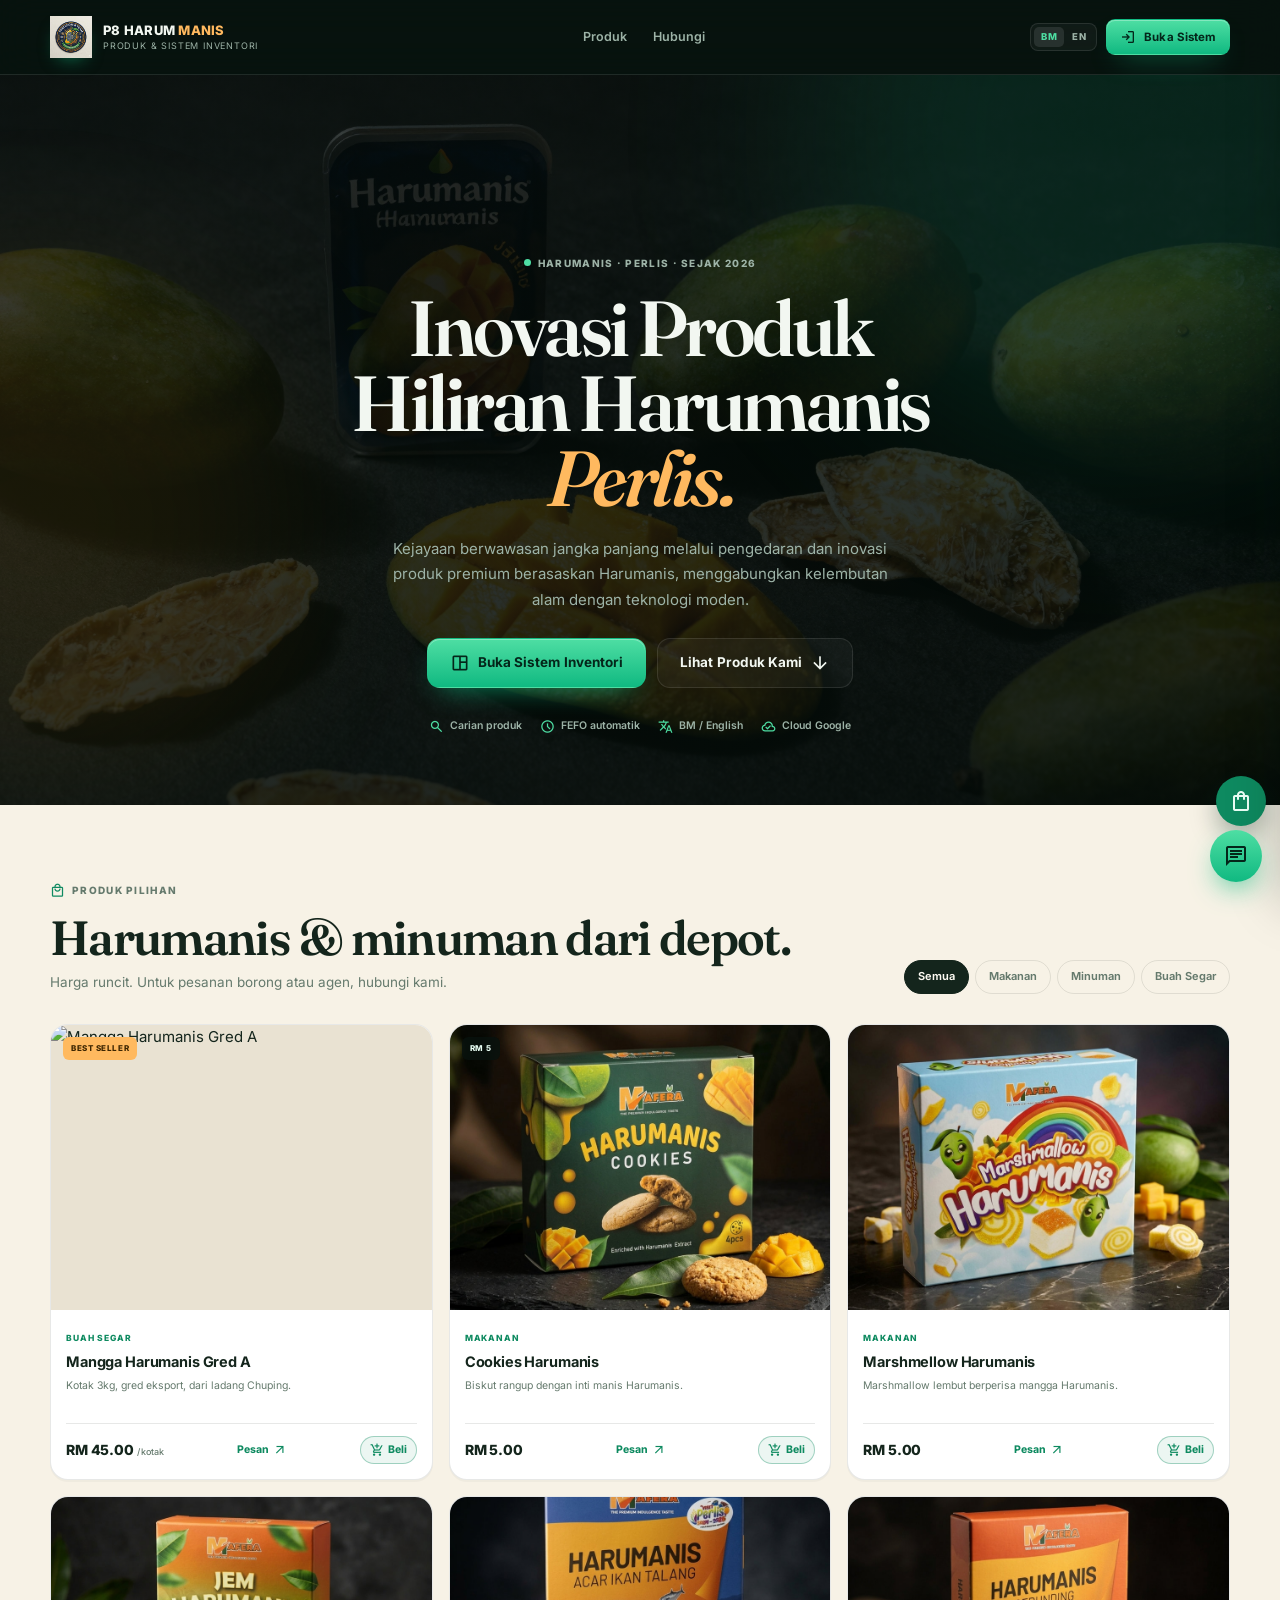
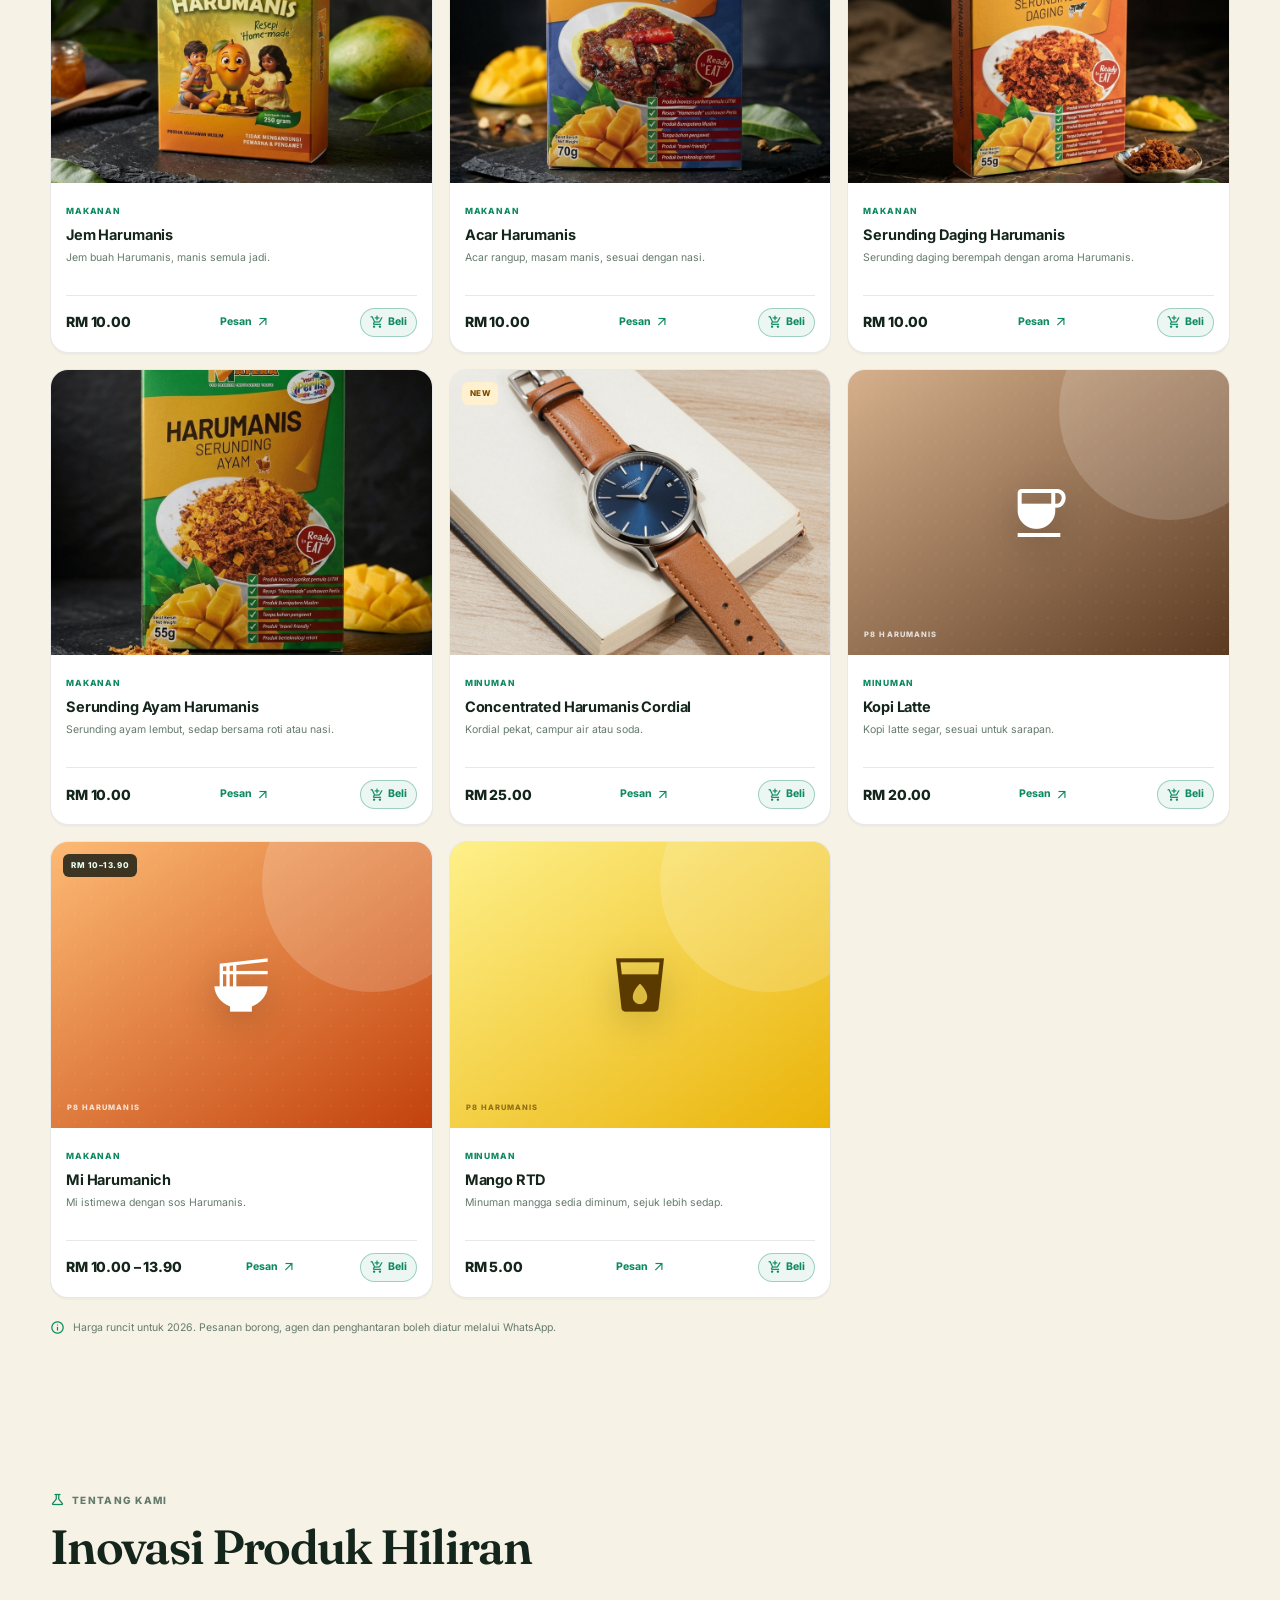
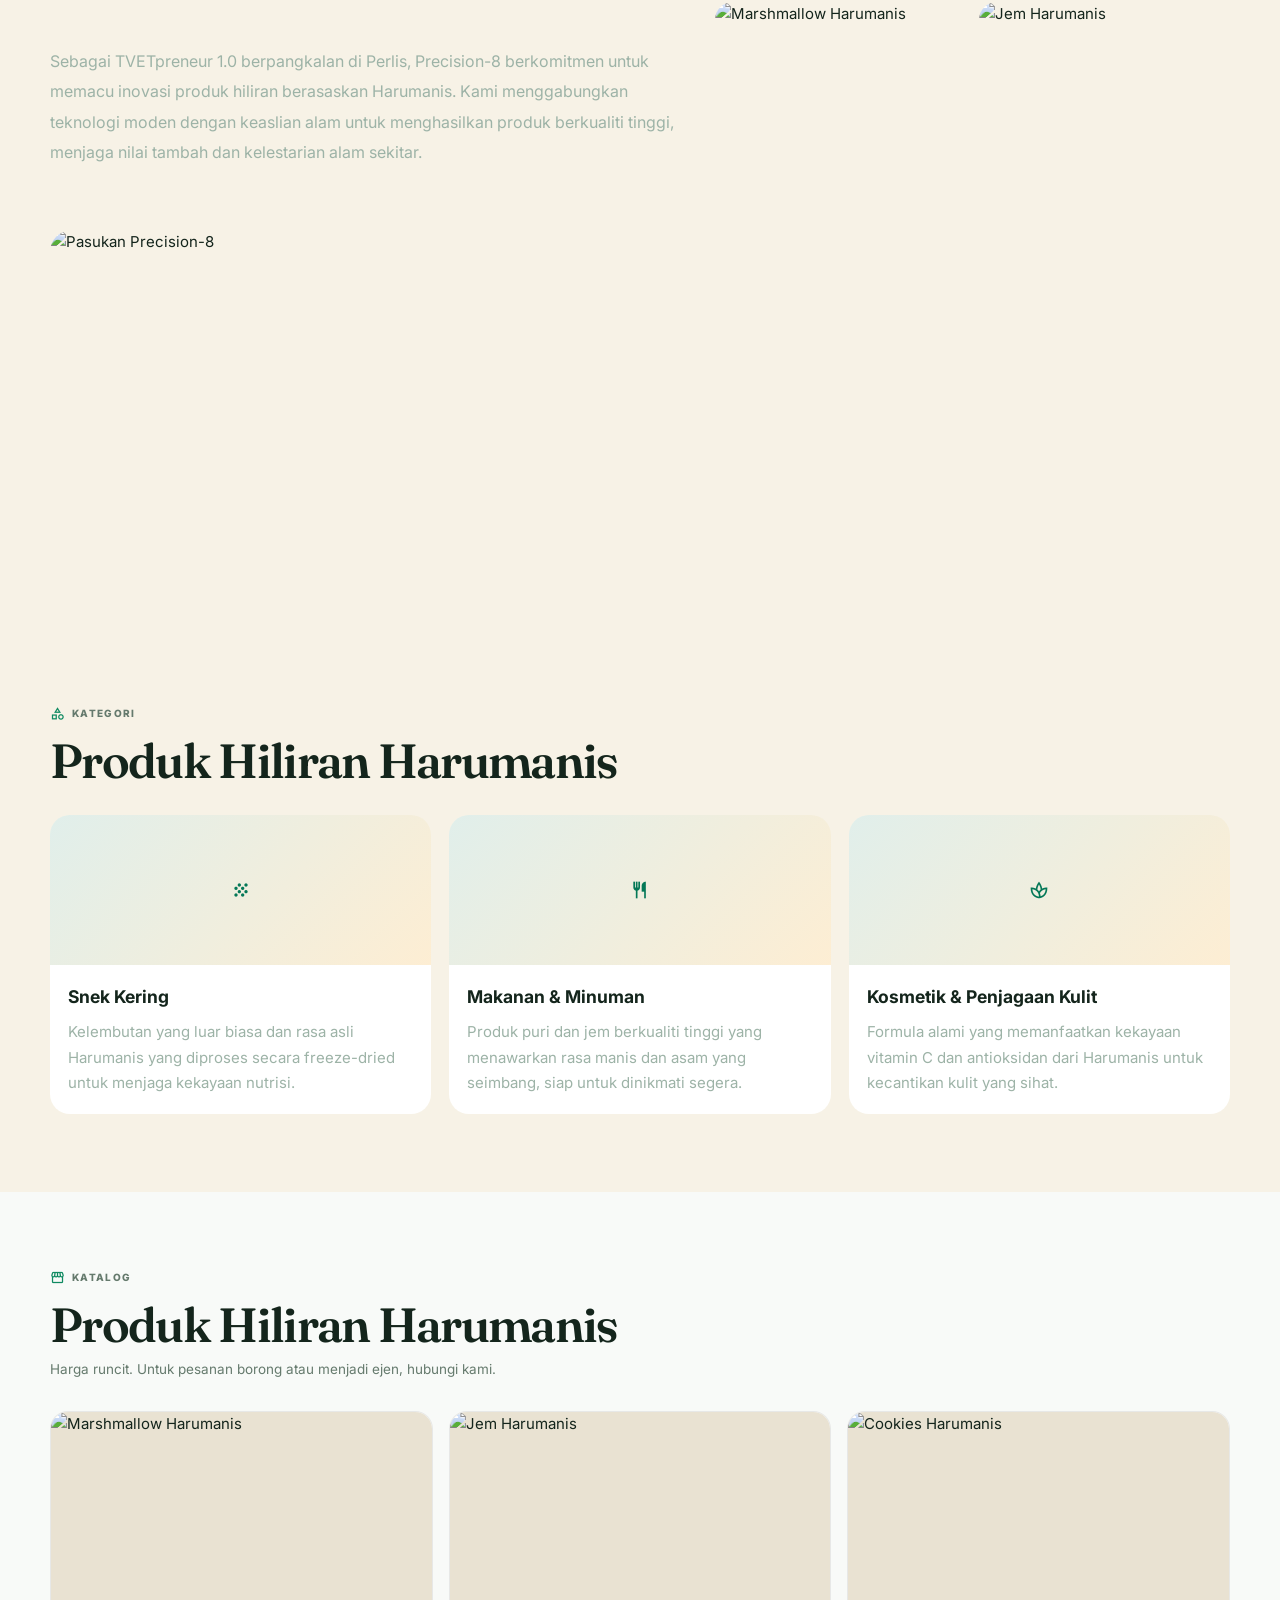
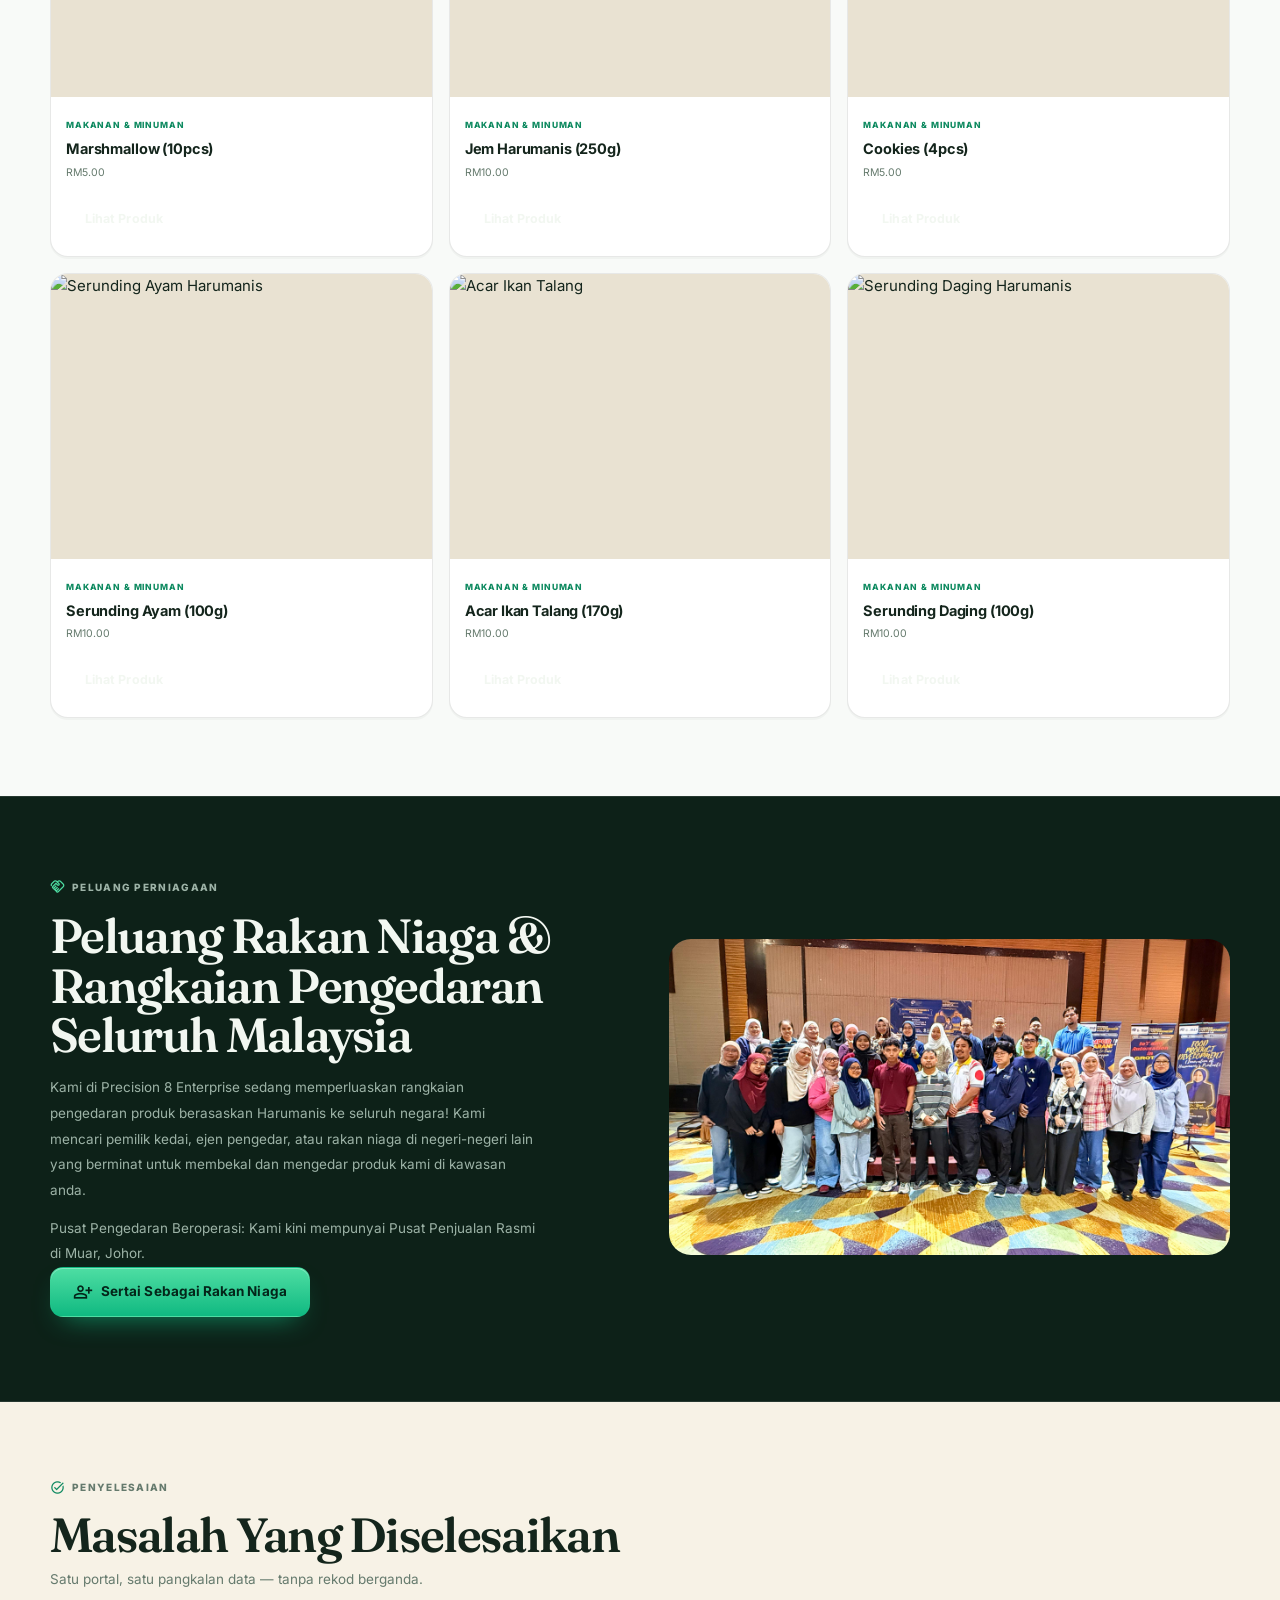
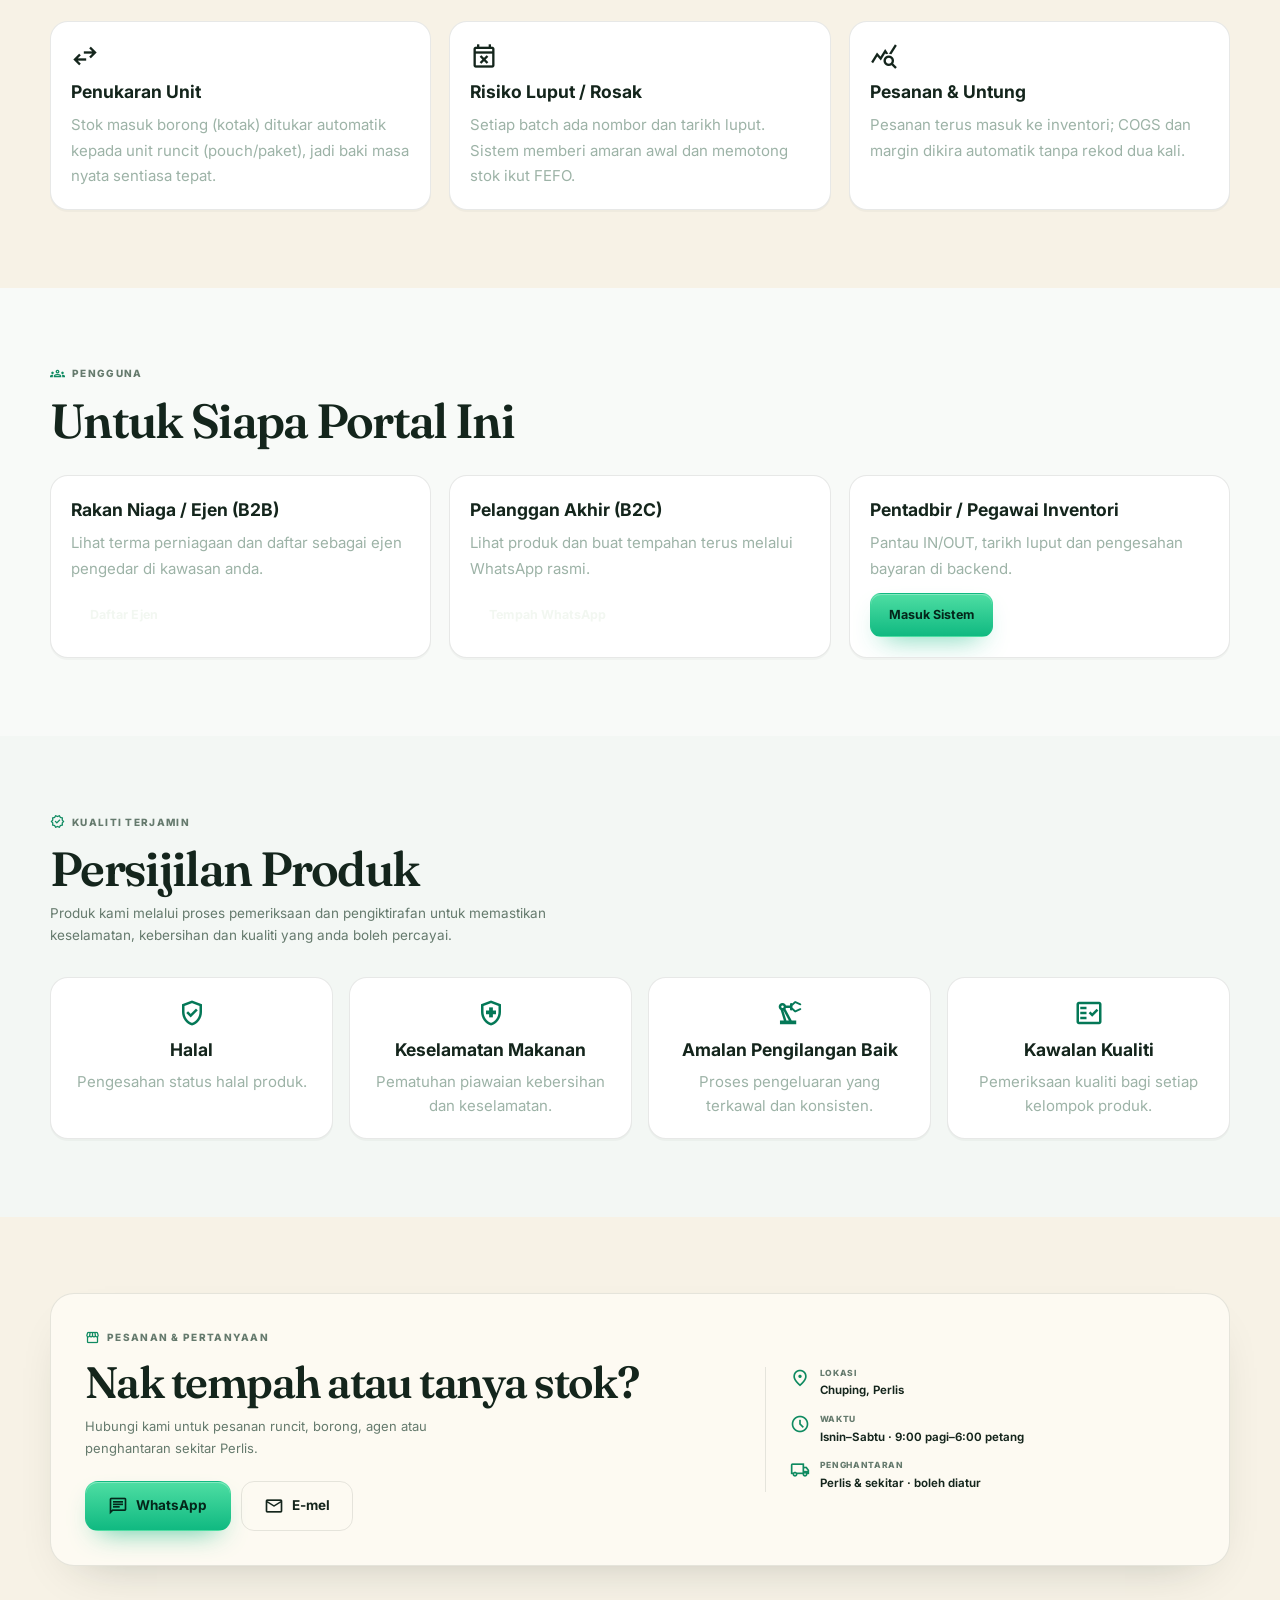
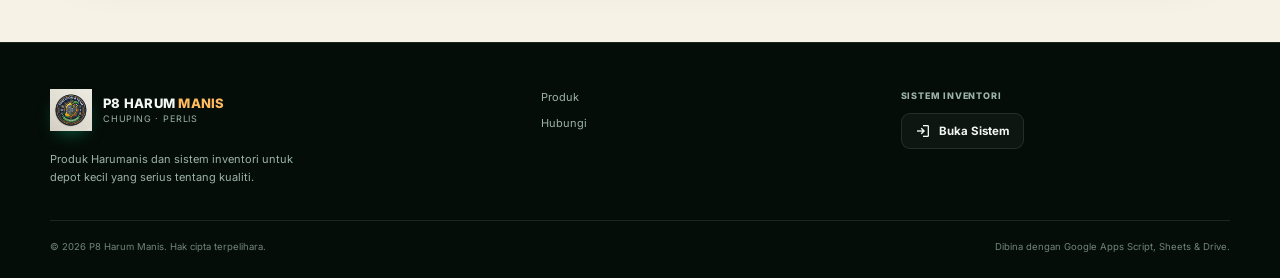
==== index.html @ e6c3e23c "Order API via same-origin proxy; full i18n" ====
﻿<!DOCTYPE html>
<html lang="ms">
<head>
  <meta charset="UTF-8">
  <meta name="viewport" content="width=device-width, initial-scale=1, viewport-fit=cover">
  <meta name="theme-color" content="#08130f">
  <title>Portal E-Dagang &amp; Sistem Inventori | P8 Harum Manis</title>
  <meta name="description" content="Portal E-Dagang &amp; Sistem Pengurusan Inventori P8 Harum Manis — profil perniagaan, katalog produk, pendaftaran rakan niaga dan sistem inventori bersepadu (stok, batch FEFO, tarikh luput, COGS dan untung bersih).">
  <meta name="keywords" content="Harumanis, P8 Harum Manis, Perlis, mangga Harumanis, inventori, FEFO, serunding, acar, jem, kordial, Kopi Latte, Mi Harumanich">
  <meta name="robots" content="index, follow">
  <link rel="canonical" href="https://p8-harum-manis.vercel.app/">
  <link rel="icon" href="assets/logo.jpg" type="image/jpeg">
  <link rel="manifest" href="manifest.webmanifest">

  <meta property="og:type" content="website">
  <meta property="og:site_name" content="P8 Harum Manis">
  <meta property="og:title" content="P8 Harum Manis — Produk & Sistem Inventori">
  <meta property="og:description" content="Harumanis segar, makanan & minuman dari Perlis. Satu platform untuk stok, pesanan dan untung bersih.">
  <meta property="og:url" content="https://p8-harum-manis.vercel.app/">
  <meta property="og:image" content="https://p8-harum-manis.vercel.app/assets/og-cover.png">
  <meta name="twitter:card" content="summary_large_image">
  <meta name="twitter:title" content="P8 Harum Manis — Produk & Sistem Inventori">
  <meta name="twitter:description" content="Harumanis segar, makanan & minuman dari Perlis. Stok FEFO, scan barcode, untung bersih.">
  <meta name="twitter:image" content="https://p8-harum-manis.vercel.app/assets/og-cover.png">

  <link rel="preconnect" href="https://fonts.googleapis.com">
  <link rel="preconnect" href="https://fonts.gstatic.com" crossorigin>
  <link href="https://fonts.googleapis.com/css2?family=Fraunces:opsz,wght@9..144,500;9..144,600;9..144,700&family=Inter:wght@300;400;500;600;700;800&display=swap" rel="stylesheet">
  <link href="https://fonts.googleapis.com/css2?family=Material+Symbols+Outlined:opsz,wght,FILL,GRAD@20..48,100..700,0..1,-50..200&display=swap" rel="stylesheet">
  <link rel="stylesheet" href="styles.css?v=20261114m">
  <script>document.documentElement.classList.add('js');</script>

  <script type="application/ld+json">
  {
    "@context": "https://schema.org",
    "@type": "Organization",
    "name": "P8 Harum Manis",
    "url": "https://p8-harum-manis.netlify.app/",
    "description": "Produk Harumanis, makanan, minuman dan sistem inventori depot di Chuping, Perlis.",
    "address": {
      "@type": "PostalAddress",
      "addressLocality": "Chuping",
      "addressRegion": "Perlis",
      "addressCountry": "MY"
    },
    "areaServed": "Perlis, Malaysia",
    "knowsAbout": ["Harumanis", "inventory management", "FEFO", "food and beverage"]
  }
  </script>
</head>
<body>

<a class="skip-link" href="#main">Langkau ke kandungan</a>

<header class="site-header" id="top">
  <div class="container nav-wrap">
    <a class="brand" href="#top" aria-label="P8 Harum Manis">
      <span class="brand-mark" aria-hidden="true"><img src="assets/logo.jpg" alt="Precision-8" style="width:100%;height:100%;object-fit:cover"></span>
      <span class="brand-copy">
        <strong>P8 HARUM <em>MANIS</em></strong>
        <small data-i18n="brand.tagline">Produk & Sistem Inventori</small>
      </span>
    </a>

    <nav class="nav-links" aria-label="Navigasi utama">
      <a href="#produk" data-i18n="nav.products">Produk</a>
      <a href="#kelebihan" data-i18n="nav.why">Kelebihan</a>
      <a href="#sistem" data-i18n="nav.system">Sistem</a>
      <a href="#hubungi" data-i18n="nav.contact">Hubungi</a>
    </nav>

    <div class="nav-actions">
      <div class="lang-switch" role="group" aria-label="Bahasa">
        <button type="button" class="lang-btn active" data-lang="ms">BM</button>
        <button type="button" class="lang-btn" data-lang="en">EN</button>
      </div>
      <a class="btn btn-primary btn-sm app-link" href="https://script.google.com/macros/s/AKfycbxNF5gpJyvnTslfvRBGBKiGKA8OogheisbU1IbzvhqoL1mfwuQgTCD-mYlQFZNENXkh/exec" target="_blank" rel="noopener">
        <span class="ms" aria-hidden="true">login</span>
        <span data-i18n="nav.openApp">Buka Sistem</span>
      </a>
      <button class="menu-btn" type="button" id="menuBtn" aria-label="Buka menu" aria-expanded="false">
        <span class="ms" aria-hidden="true">menu</span>
      </button>
    </div>
  </div>

  <div class="mobile-menu" id="mobileMenu">
    <a href="#produk" data-i18n="nav.products">Produk</a>
    <a href="#kelebihan" data-i18n="nav.why">Kelebihan</a>
    <a href="#sistem" data-i18n="nav.system">Sistem</a>
    <a href="#hubungi" data-i18n="nav.contact">Hubungi</a>
    <a class="btn btn-primary" href="https://script.google.com/macros/s/AKfycbxNF5gpJyvnTslfvRBGBKiGKA8OogheisbU1IbzvhqoL1mfwuQgTCD-mYlQFZNENXkh/exec" target="_blank" rel="noopener"><span class="ms" aria-hidden="true">login</span> <span data-i18n="nav.openApp">Buka Sistem</span></a>
  </div>
</header>

<main id="main">

  <!-- HERO -->
  <section class="hero">
    <div class="hero-glow hero-glow-a"></div>
    <div class="hero-glow hero-glow-b"></div>
    <div class="container hero-grid">
      <div class="hero-copy">
        <div class="eyebrow reveal">
          <span class="live-dot"></span>
          <span data-i18n="hero.eyebrow">PORTAL E-DAGANG · SISTEM INVENTORI · PERLIS</span>
        </div>
        <h1 class="reveal">
          <span data-i18n="hero.title1">Inovasi Produk</span><br>
          <span data-i18n="hero.title2">Hiliran Harumanis</span><br>
          <em data-i18n="hero.title3">Perlis.</em>
        </h1>
        <p class="hero-sub reveal" data-i18n="hero.sub">
          Kejayaan berwawasan jangka panjang melalui pengedaran dan inovasi produk premium
          berasaskan Harumanis, menggabungkan kelembutan alam dengan teknologi moden.
        </p>
        <div class="hero-actions reveal">
          <a class="btn btn-primary btn-lg app-link" href="https://script.google.com/macros/s/AKfycbxNF5gpJyvnTslfvRBGBKiGKA8OogheisbU1IbzvhqoL1mfwuQgTCD-mYlQFZNENXkh/exec" target="_blank" rel="noopener">
            <span class="ms" aria-hidden="true">space_dashboard</span>
            <span data-i18n="hero.cta1">Buka Sistem Inventori</span>
          </a>
          <a class="btn btn-ghost btn-lg" href="#produk">
            <span data-i18n="hero.cta2">Lihat Produk Kami</span>
            <span class="ms" aria-hidden="true">arrow_downward</span>
          </a>
        </div>
        <ul class="trust-list reveal">
          <li><span class="ms" aria-hidden="true">search</span> <span data-i18n="hero.trust1">Carian produk</span></li>
          <li><span class="ms" aria-hidden="true">schedule</span> <span data-i18n="hero.trust2">FEFO automatik</span></li>
          <li><span class="ms" aria-hidden="true">translate</span> <span data-i18n="hero.trust3">BM / English</span></li>
          <li><span class="ms" aria-hidden="true">cloud_done</span> <span data-i18n="hero.trust4">Cloud Google</span></li>
        </ul>
      </div>

      <div class="hero-visual reveal">
        <div class="hero-photo">
          <img src="https://images.unsplash.com/photo-1553279768-865429fa0078?auto=format&fit=crop&w=1100&q=80"
               alt="Mangga Harumanis segar dari Perlis" fetchpriority="high">
          <div class="photo-overlay"></div>
          <span class="photo-badge"><span class="ms" aria-hidden="true">verified</span> <span data-i18n="hero.badge">HARUMANIS ASLI</span></span>
        </div>

        <div class="float-card float-stock">
          <span class="float-icon"><span class="ms" aria-hidden="true">inventory_2</span></span>
          <div><small data-i18n="hero.float1">Stok fizikal</small><strong>1,420 <span>unit</span></strong></div>
          <span class="spark up">+12%</span>
        </div>

        <div class="float-card float-fefo">
          <span class="float-icon amber"><span class="ms" aria-hidden="true">schedule</span></span>
          <div><small data-i18n="hero.float2">Batch terdekat</small><strong>18 <span data-i18n="hero.days">hari</span></strong></div>
          <span class="badge-fefo">FEFO</span>
        </div>

        <div class="float-card float-profit">
          <span class="float-icon"><span class="ms" aria-hidden="true">trending_up</span></span>
          <div><small data-i18n="hero.float3">Untung bersih</small><strong>RM 23,712.50</strong></div>
        </div>
      </div>
    </div>

    <div class="container stats-strip reveal">
      <div><strong>20+</strong><span data-i18n="stats.sku">SKU aktif</span></div>
      <div><strong>6</strong><span data-i18n="stats.months">bulan data</span></div>
      <div><strong>2</strong><span data-i18n="stats.lang">bahasa</span></div>
      <div><strong>100%</strong><span data-i18n="stats.cloud">cloud</span></div>
    </div>
  </section>

  <!-- PRODUCTS -->
  <section class="products-section" id="produk">
    <div class="container">
      <div class="section-head reveal">
        <div>
          <div class="eyebrow dark"><span class="ms" aria-hidden="true">local_mall</span> <span data-i18n="products.eyebrow">PRODUK PILIHAN</span></div>
          <h2 data-i18n="products.title">Harumanis & minuman dari depot.</h2>
          <p data-i18n="products.sub">Harga runcit. Untuk pesanan borong atau agen, hubungi kami.</p>
        </div>
        <div class="filter-chips" role="group" aria-label="Tapis produk">
          <button class="chip active" data-filter="all" type="button" data-i18n="products.all">Semua</button>
          <button class="chip" data-filter="makanan" type="button" data-i18n="products.food">Makanan</button>
          <button class="chip" data-filter="minuman" type="button" data-i18n="products.drink">Minuman</button>
          <button class="chip" data-filter="buah" type="button" data-i18n="products.fruit">Buah Segar</button>
        </div>
      </div>

      <div class="product-grid" id="productGrid">

        <article class="product-card reveal" data-cat="buah" data-sku="HARU-MNG-01">
          <div class="product-media">
            <img src="https://images.unsplash.com/photo-1553279768-865429fa0078?auto=format&fit=crop&w=700&q=75" alt="Mangga Harumanis Gred A" loading="lazy">
            <span class="product-badge best">BEST SELLER</span>
          </div>
          <div class="product-body">
            <span class="product-cat" data-i18n="cat.fruit">Buah Segar</span>
            <h3>Mangga Harumanis Gred A</h3>
            <p data-ms="Kotak 3kg, gred eksport, dari ladang Chuping." data-en="3kg box, export grade, from Chuping farms.">Kotak 3kg, gred eksport, dari ladang Chuping.</p>
            <div class="product-foot">
              <span class="price">RM 45.00 <small>/ kotak</small></span>
              <button class="product-link js-order" data-product="Mangga Harumanis Gred A" type="button"><span data-i18n="products.order">Pesan</span> <span class="ms" aria-hidden="true">arrow_outward</span></button>
            </div>
          </div>
        </article>

        <article class="product-card reveal" data-cat="makanan" data-sku="PRE-MB-03">
          <div class="product-media">
            <img src="assets/products/cookies-harumanis.jpg" alt="Produk Harumanis" loading="lazy">
            <span class="product-badge">RM 5</span>
          </div>
          <div class="product-body">
            <span class="product-cat" data-i18n="cat.food">Makanan</span>
            <h3>Cookies Harumanis</h3>
            <p data-ms="Biskut rangup dengan inti manis Harumanis." data-en="Crisp cookies with a sweet Harumanis filling.">Biskut rangup dengan inti manis Harumanis.</p>
            <div class="product-foot">
              <span class="price">RM 5.00</span>
              <button class="product-link js-order" data-product="Cookies Harumanis" type="button"><span data-i18n="products.order">Pesan</span> <span class="ms" aria-hidden="true">arrow_outward</span></button>
            </div>
          </div>
        </article>

        <article class="product-card reveal" data-cat="makanan" data-sku="PRE-MB-01">
          <div class="product-media">
            <img src="assets/products/marshmallow-harumanis.jpg" alt="Produk Harumanis" loading="lazy">
          </div>
          <div class="product-body">
            <span class="product-cat" data-i18n="cat.food">Makanan</span>
            <h3>Marshmellow Harumanis</h3>
            <p data-ms="Marshmallow lembut berperisa mangga Harumanis." data-en="Soft marshmallow with Harumanis mango flavour.">Marshmallow lembut berperisa mangga Harumanis.</p>
            <div class="product-foot">
              <span class="price">RM 5.00</span>
              <button class="product-link js-order" data-product="Marshmellow Harumanis" type="button"><span data-i18n="products.order">Pesan</span> <span class="ms" aria-hidden="true">arrow_outward</span></button>
            </div>
          </div>
        </article>

        <article class="product-card reveal" data-cat="makanan" data-sku="PRE-MB-02">
          <div class="product-media">
            <img src="assets/products/jem-harumanis.jpg" alt="Produk Harumanis" loading="lazy">
          </div>
          <div class="product-body">
            <span class="product-cat" data-i18n="cat.food">Makanan</span>
            <h3>Jem Harumanis</h3>
            <p data-ms="Jem buah Harumanis, manis semula jadi." data-en="Harumanis fruit jam with natural sweetness.">Jem buah Harumanis, manis semula jadi.</p>
            <div class="product-foot">
              <span class="price">RM 10.00</span>
              <button class="product-link js-order" data-product="Jem Harumanis" type="button"><span data-i18n="products.order">Pesan</span> <span class="ms" aria-hidden="true">arrow_outward</span></button>
            </div>
          </div>
        </article>

        <article class="product-card reveal" data-cat="makanan" data-sku="PRE-MB-05">
          <div class="product-media">
            <img src="assets/products/acar-ikan-talang.jpg" alt="Produk Harumanis" loading="lazy">
          </div>
          <div class="product-body">
            <span class="product-cat" data-i18n="cat.food">Makanan</span>
            <h3>Acar Harumanis</h3>
            <p data-ms="Acar rangup, masam manis, sesuai dengan nasi." data-en="Crisp sweet-sour pickle, perfect with rice.">Acar rangup, masam manis, sesuai dengan nasi.</p>
            <div class="product-foot">
              <span class="price">RM 10.00</span>
              <button class="product-link js-order" data-product="Acar Harumanis" type="button"><span data-i18n="products.order">Pesan</span> <span class="ms" aria-hidden="true">arrow_outward</span></button>
            </div>
          </div>
        </article>

        <article class="product-card reveal" data-cat="makanan" data-sku="PRE-MB-06">
          <div class="product-media">
            <img src="assets/products/serunding-daging.jpg" alt="Produk Harumanis" loading="lazy">
          </div>
          <div class="product-body">
            <span class="product-cat" data-i18n="cat.food">Makanan</span>
            <h3>Serunding Daging Harumanis</h3>
            <p data-ms="Serunding daging berempah dengan aroma Harumanis." data-en="Spiced beef floss with Harumanis aroma.">Serunding daging berempah dengan aroma Harumanis.</p>
            <div class="product-foot">
              <span class="price">RM 10.00</span>
              <button class="product-link js-order" data-product="Serunding Daging Harumanis" type="button"><span data-i18n="products.order">Pesan</span> <span class="ms" aria-hidden="true">arrow_outward</span></button>
            </div>
          </div>
        </article>

        <article class="product-card reveal" data-cat="makanan" data-sku="PRE-MB-04">
          <div class="product-media">
            <img src="assets/products/serunding-ayam.jpg" alt="Produk Harumanis" loading="lazy">
          </div>
          <div class="product-body">
            <span class="product-cat" data-i18n="cat.food">Makanan</span>
            <h3>Serunding Ayam Harumanis</h3>
            <p data-ms="Serunding ayam lembut, sedap bersama roti atau nasi." data-en="Soft chicken floss, great with bread or rice.">Serunding ayam lembut, sedap bersama roti atau nasi.</p>
            <div class="product-foot">
              <span class="price">RM 10.00</span>
              <button class="product-link js-order" data-product="Serunding Ayam Harumanis" type="button"><span data-i18n="products.order">Pesan</span> <span class="ms" aria-hidden="true">arrow_outward</span></button>
            </div>
          </div>
        </article>

        <article class="product-card reveal" data-cat="minuman" data-sku="PRE-MB-07">
          <div class="product-media">
            <img src="assets/products/sirap-harumanis.jpg" alt="Produk Harumanis" loading="lazy">
            <span class="product-badge gold">NEW</span>
          </div>
          <div class="product-body">
            <span class="product-cat" data-i18n="cat.drink">Minuman</span>
            <h3>Concentrated Harumanis Cordial</h3>
            <p data-ms="Kordial pekat, campur air atau soda." data-en="Concentrated cordial, mix with water or soda.">Kordial pekat, campur air atau soda.</p>
            <div class="product-foot">
              <span class="price">RM 25.00</span>
              <button class="product-link js-order" data-product="Concentrated Harumanis Cordial" type="button"><span data-i18n="products.order">Pesan</span> <span class="ms" aria-hidden="true">arrow_outward</span></button>
            </div>
          </div>
        </article>

        <article class="product-card reveal" data-cat="minuman" data-sku="PRE-MN-01">
          <div class="product-media">
            <div class="product-art art-coffee"><span class="ms" aria-hidden="true">coffee</span><small>P8 HARUMANIS</small></div>
          </div>
          <div class="product-body">
            <span class="product-cat" data-i18n="cat.drink">Minuman</span>
            <h3>Kopi Latte</h3>
            <p data-ms="Kopi latte segar, sesuai untuk sarapan." data-en="Fresh latte, perfect for breakfast.">Kopi latte segar, sesuai untuk sarapan.</p>
            <div class="product-foot">
              <span class="price">RM 20.00</span>
              <button class="product-link js-order" data-product="Kopi Latte" type="button"><span data-i18n="products.order">Pesan</span> <span class="ms" aria-hidden="true">arrow_outward</span></button>
            </div>
          </div>
        </article>

        <article class="product-card reveal" data-cat="makanan" data-sku="PRE-MN-02">
          <div class="product-media">
            <div class="product-art art-noodle"><span class="ms" aria-hidden="true">ramen_dining</span><small>P8 HARUMANIS</small></div>
            <span class="product-badge">RM 10–13.90</span>
          </div>
          <div class="product-body">
            <span class="product-cat" data-i18n="cat.food">Makanan</span>
            <h3>Mi Harumanich</h3>
            <p data-ms="Mi istimewa dengan sos Harumanis." data-en="Signature noodles with Harumanis sauce.">Mi istimewa dengan sos Harumanis.</p>
            <div class="product-foot">
              <span class="price">RM 10.00 – 13.90</span>
              <button class="product-link js-order" data-product="Mi Harumanich" type="button"><span data-i18n="products.order">Pesan</span> <span class="ms" aria-hidden="true">arrow_outward</span></button>
            </div>
          </div>
        </article>

        <article class="product-card reveal" data-cat="minuman" data-sku="PRE-MN-03">
          <div class="product-media">
            <div class="product-art art-rtd"><span class="ms" aria-hidden="true">local_drink</span><small>P8 HARUMANIS</small></div>
          </div>
          <div class="product-body">
            <span class="product-cat" data-i18n="cat.drink">Minuman</span>
            <h3>Mango RTD</h3>
            <p data-ms="Minuman mangga sedia diminum, sejuk lebih sedap." data-en="Ready-to-drink mango beverage, best chilled.">Minuman mangga sedia diminum, sejuk lebih sedap.</p>
            <div class="product-foot">
              <span class="price">RM 5.00</span>
              <button class="product-link js-order" data-product="Mango RTD" type="button"><span data-i18n="products.order">Pesan</span> <span class="ms" aria-hidden="true">arrow_outward</span></button>
            </div>
          </div>
        </article>

      </div>

      <div class="products-note reveal">
        <span class="ms" aria-hidden="true">info</span>
        <span data-i18n="products.note">Harga runcit untuk 2026. Pesanan borong, agen dan penghantaran boleh diatur melalui WhatsApp.</span>
      </div>
    </div>
  </section>

  <!-- WHY -->
  <section class="why-section" id="kelebihan">
    <div class="container">
      <div class="section-head light reveal">
        <div>
          <div class="eyebrow"><span class="ms" aria-hidden="true">auto_awesome</span> <span data-i18n="why.eyebrow">SISTEM YANG BEKERJA</span></div>
          <h2 data-i18n="why.title">Bukan sekadar buku catatan.</h2>
          <p data-i18n="why.sub">Daripada scan pertama hingga laporan untung bersih, semua direkod dan boleh diaudit.</p>
        </div>
      </div>

      <div class="feature-grid">
        <article class="feature-card reveal">
          <span class="feature-icon"><span class="ms" aria-hidden="true">barcode_scanner</span></span>
          <h3 data-i18n="why.f1.title">Scan & FEFO</h3>
          <p data-i18n="why.f1.desc">Scan barcode atau taip SKU. Batch paling hampir luput dikeluarkan dahulu secara automatik.</p>
        </article>
        <article class="feature-card reveal">
          <span class="feature-icon amber"><span class="ms" aria-hidden="true">inventory_2</span></span>
          <h3 data-i18n="why.f2.title">Stok batch tepat</h3>
          <p data-i18n="why.f2.desc">Setiap batch ada tarikh luput, qty, pemasok dan faktur. Stok tidak boleh menjadi negatif.</p>
        </article>
        <article class="feature-card reveal">
          <span class="feature-icon"><span class="ms" aria-hidden="true">trending_up</span></span>
          <h3 data-i18n="why.f3.title">Untung bersih</h3>
          <p data-i18n="why.f3.desc">Pendapatan, COGS, komisen dan biaya operasi dikira dalam satu dasbor P&L.</p>
        </article>
        <article class="feature-card reveal">
          <span class="feature-icon violet"><span class="ms" aria-hidden="true">verified_user</span></span>
          <h3 data-i18n="why.f4.title">Audit & whitelist</h3>
          <p data-i18n="why.f4.desc">Hanya akaun Google yang diluluskan boleh masuk. Setiap tindakan tercatat dalam log audit.</p>
        </article>
      </div>
    </div>
  </section>

  <!-- INOVASI PRODUK HILIRAN -->
  <section class="products-section" id="inovasi">
    <div class="container">
      <div class="section-head reveal">
        <div>
          <div class="eyebrow dark"><span class="ms" aria-hidden="true">science</span> <span>TENTANG KAMI</span></div>
          <h2>Inovasi Produk Hiliran</h2>
        </div>
      </div>
      <div style="display:grid;grid-template-columns:1.1fr .9fr;gap:36px;align-items:center" class="reveal">
        <div>
          <p style="line-height:1.9;color:var(--muted);font-size:16px">
            Sebagai TVETpreneur 1.0 berpangkalan di Perlis, Precision-8 berkomitmen untuk
            memacu inovasi produk hiliran berasaskan Harumanis. Kami menggabungkan teknologi
            moden dengan keaslian alam untuk menghasilkan produk berkualiti tinggi, menjaga
            nilai tambah dan kelestarian alam sekitar.
          </p>
        </div>
        <div style="display:grid;grid-template-columns:1fr 1fr;gap:12px">
          <img src="https://static.wixstatic.com/media/f687c4_a03ef6a08ab044d9b3e10d2bfa22c3b1~mv2.jpg/v1/fill/w_600,h_600,al_c,q_80/file.jpg" alt="Marshmallow Harumanis" loading="lazy" style="width:100%;height:210px;object-fit:cover;border-radius:18px">
          <img src="https://static.wixstatic.com/media/f687c4_c7945e412c1144ca875dc1b6f3ae8960~mv2.jpg/v1/fill/w_600,h_600,al_c,q_80/file.jpg" alt="Jem Harumanis" loading="lazy" style="width:100%;height:210px;object-fit:cover;border-radius:18px">
        </div>
      </div>
      <div class="reveal" style="margin-top:18px">
        <img src="https://static.wixstatic.com/media/f687c4_0bff6f61efbc420698cc3c43303d7ca1~mv2.jpg/v1/fill/w_1100,h_600,al_c,q_80/file.jpg" alt="Pasukan Precision-8" loading="lazy" style="width:100%;height:320px;object-fit:cover;border-radius:22px">
      </div>
    </div>
  </section>

  <!-- KATEGORI PRODUK -->
  <section class="products-section" id="kategori">
    <div class="container">
      <div class="section-head reveal">
        <div>
          <div class="eyebrow dark"><span class="ms" aria-hidden="true">category</span> <span>KATEGORI</span></div>
          <h2>Produk Hiliran Harumanis</h2>
        </div>
      </div>
      <div style="display:grid;grid-template-columns:repeat(3,1fr);gap:18px">
        <article class="cat-card reveal">
          <div class="cat-ico"><span class="ms" aria-hidden="true">grain</span></div>
          <div class="cat-body"><h3>Snek Kering</h3><p style="color:var(--muted);line-height:1.7">Kelembutan yang luar biasa dan rasa asli Harumanis yang diproses secara freeze-dried untuk menjaga kekayaan nutrisi.</p></div>
        </article>
        <article class="cat-card reveal">
          <div class="cat-ico"><span class="ms" aria-hidden="true">restaurant</span></div>
          <div class="cat-body"><h3>Makanan &amp; Minuman</h3><p style="color:var(--muted);line-height:1.7">Produk puri dan jem berkualiti tinggi yang menawarkan rasa manis dan asam yang seimbang, siap untuk dinikmati segera.</p></div>
        </article>
        <article class="cat-card reveal">
          <div class="cat-ico"><span class="ms" aria-hidden="true">spa</span></div>
          <div class="cat-body"><h3>Kosmetik &amp; Penjagaan Kulit</h3><p style="color:var(--muted);line-height:1.7">Formula alami yang memanfaatkan kekayaan vitamin C dan antioksidan dari Harumanis untuk kecantikan kulit yang sihat.</p></div>
        </article>
      </div>
    </div>
  </section>

  <!-- PRODUK HILIRAN -->
  <section class="products-section" id="produk-hiliran" style="background:var(--surface, #f8faf8)">
    <div class="container">
      <div class="section-head reveal">
        <div>
          <div class="eyebrow dark"><span class="ms" aria-hidden="true">storefront</span> <span>KATALOG</span></div>
          <h2>Produk Hiliran Harumanis</h2>
          <p>Harga runcit. Untuk pesanan borong atau menjadi ejen, hubungi kami.</p>
        </div>
      </div>
      <div class="product-grid">
        <article class="product-card reveal" data-sku="PRE-MB-01">
          <div class="product-media"><img src="https://static.wixstatic.com/media/f687c4_a03ef6a08ab044d9b3e10d2bfa22c3b1~mv2.jpg/v1/fill/w_700,h_700,al_c,q_80/file.jpg" alt="Marshmallow Harumanis" loading="lazy"></div>
          <div class="product-body"><span class="product-cat">Makanan &amp; Minuman</span><h3>Marshmallow (10pcs)</h3><p>RM5.00</p>
            <a class="btn btn-ghost" href="https://script.google.com/macros/s/AKfycbxNF5gpJyvnTslfvRBGBKiGKA8OogheisbU1IbzvhqoL1mfwuQgTCD-mYlQFZNENXkh/exec" target="_blank" rel="noopener">Lihat Produk</a></div>
        </article>
        <article class="product-card reveal" data-sku="PRE-MB-02">
          <div class="product-media"><img src="https://static.wixstatic.com/media/f687c4_c7945e412c1144ca875dc1b6f3ae8960~mv2.jpg/v1/fill/w_700,h_700,al_c,q_80/file.jpg" alt="Jem Harumanis" loading="lazy"></div>
          <div class="product-body"><span class="product-cat">Makanan &amp; Minuman</span><h3>Jem Harumanis (250g)</h3><p>RM10.00</p>
            <a class="btn btn-ghost" href="https://script.google.com/macros/s/AKfycbxNF5gpJyvnTslfvRBGBKiGKA8OogheisbU1IbzvhqoL1mfwuQgTCD-mYlQFZNENXkh/exec" target="_blank" rel="noopener">Lihat Produk</a></div>
        </article>
        <article class="product-card reveal" data-sku="PRE-MB-03">
          <div class="product-media"><img src="https://static.wixstatic.com/media/f687c4_08e5a91e647f4951b1e067b3a83dfd39~mv2.jpg/v1/fill/w_700,h_700,al_c,q_80/file.jpg" alt="Cookies Harumanis" loading="lazy"></div>
          <div class="product-body"><span class="product-cat">Makanan &amp; Minuman</span><h3>Cookies (4pcs)</h3><p>RM5.00</p>
            <a class="btn btn-ghost" href="https://script.google.com/macros/s/AKfycbxNF5gpJyvnTslfvRBGBKiGKA8OogheisbU1IbzvhqoL1mfwuQgTCD-mYlQFZNENXkh/exec" target="_blank" rel="noopener">Lihat Produk</a></div>
        </article>
        <article class="product-card reveal" data-sku="PRE-MB-04">
          <div class="product-media"><img src="https://static.wixstatic.com/media/f687c4_3c7da33be6b24272a2b49d84ff542114~mv2.jpg/v1/fill/w_700,h_700,al_c,q_80/file.jpg" alt="Serunding Ayam Harumanis" loading="lazy"></div>
          <div class="product-body"><span class="product-cat">Makanan &amp; Minuman</span><h3>Serunding Ayam (100g)</h3><p>RM10.00</p>
            <a class="btn btn-ghost" href="https://script.google.com/macros/s/AKfycbxNF5gpJyvnTslfvRBGBKiGKA8OogheisbU1IbzvhqoL1mfwuQgTCD-mYlQFZNENXkh/exec" target="_blank" rel="noopener">Lihat Produk</a></div>
        </article>
        <article class="product-card reveal" data-sku="PRE-MB-05">
          <div class="product-media"><img src="https://static.wixstatic.com/media/f687c4_b5069fdcef784084b1bae5f9b50b7d70~mv2.jpg/v1/fill/w_700,h_700,al_c,q_80/file.jpg" alt="Acar Ikan Talang" loading="lazy"></div>
          <div class="product-body"><span class="product-cat">Makanan &amp; Minuman</span><h3>Acar Ikan Talang (170g)</h3><p>RM10.00</p>
            <a class="btn btn-ghost" href="https://script.google.com/macros/s/AKfycbxNF5gpJyvnTslfvRBGBKiGKA8OogheisbU1IbzvhqoL1mfwuQgTCD-mYlQFZNENXkh/exec" target="_blank" rel="noopener">Lihat Produk</a></div>
        </article>
        <article class="product-card reveal" data-sku="PRE-MB-06">
          <div class="product-media"><img src="https://static.wixstatic.com/media/f687c4_b03e9010ef274c818bd350cc6678a311~mv2.jpg/v1/fill/w_700,h_700,al_c,q_80/file.jpg" alt="Serunding Daging Harumanis" loading="lazy"></div>
          <div class="product-body"><span class="product-cat">Makanan &amp; Minuman</span><h3>Serunding Daging (100g)</h3><p>RM10.00</p>
            <a class="btn btn-ghost" href="https://script.google.com/macros/s/AKfycbxNF5gpJyvnTslfvRBGBKiGKA8OogheisbU1IbzvhqoL1mfwuQgTCD-mYlQFZNENXkh/exec" target="_blank" rel="noopener">Lihat Produk</a></div>
        </article>
      </div>
    </div>
  </section>

  <!-- RAKAN NIAGA -->
  <section class="system-section" id="rakan-niaga">
    <div class="container system-grid" style="align-items:center">
      <div class="system-copy reveal">
        <div class="eyebrow"><span class="ms" aria-hidden="true">handshake</span> <span>PELUANG PERNIAGAAN</span></div>
        <h2 style="margin:10px 0 16px">Peluang Rakan Niaga &amp; Rangkaian Pengedaran Seluruh Malaysia</h2>
        <p style="line-height:1.9;color:var(--muted)">
          Kami di Precision 8 Enterprise sedang memperluaskan rangkaian pengedaran produk
          berasaskan Harumanis ke seluruh negara! Kami mencari pemilik kedai, ejen pengedar,
          atau rakan niaga di negeri-negeri lain yang berminat untuk membekal dan mengedar
          produk kami di kawasan anda.
        </p>
        <p style="line-height:1.9;color:var(--muted)" data-ms="Pusat Pengedaran Beroperasi: Kami kini mempunyai Pusat Penjualan Rasmi di Muar, Johor." data-en="Active Distribution Centre: We now have an Official Sales Centre in Muar, Johor.">Pusat Pengedaran Beroperasi: Kami kini mempunyai Pusat Penjualan Rasmi di Muar, Johor.</p>
        <a class="btn btn-primary btn-lg" href="https://forms.gle/PFvUMAuKoYyLqQocA" target="_blank" rel="noopener">
          <span class="ms" aria-hidden="true">person_add</span> Sertai Sebagai Rakan Niaga
        </a>
      </div>
      <div class="reveal">
        <img src="assets/rakan-niaga.jpg" alt="Rangkaian rakan niaga Precision-8" loading="lazy" style="width:100%;border-radius:22px;object-fit:cover">
      </div>
    </div>
  </section>

  <!-- MASALAH DISELESAIKAN -->
  <section class="products-section" id="penyelesaian">
    <div class="container">
      <div class="section-head reveal">
        <div>
          <div class="eyebrow dark"><span class="ms" aria-hidden="true">task_alt</span> <span>PENYELESAIAN</span></div>
          <h2>Masalah Yang Diselesaikan</h2>
          <p>Satu portal, satu pangkalan data — tanpa rekod berganda.</p>
        </div>
      </div>
      <div style="display:grid;grid-template-columns:repeat(3,1fr);gap:18px">
        <article class="product-card reveal" style="padding:20px">
          <span class="ms" style="font-size:28px;color:var(--primary)">swap_horiz</span>
          <h3 style="margin:8px 0 6px">Penukaran Unit</h3>
          <p style="color:var(--muted);line-height:1.7">Stok masuk borong (kotak) ditukar automatik kepada unit runcit (pouch/paket), jadi baki masa nyata sentiasa tepat.</p>
        </article>
        <article class="product-card reveal" style="padding:20px">
          <span class="ms" style="font-size:28px;color:var(--primary)">event_busy</span>
          <h3 style="margin:8px 0 6px">Risiko Luput / Rosak</h3>
          <p style="color:var(--muted);line-height:1.7">Setiap batch ada nombor dan tarikh luput. Sistem memberi amaran awal dan memotong stok ikut FEFO.</p>
        </article>
        <article class="product-card reveal" style="padding:20px">
          <span class="ms" style="font-size:28px;color:var(--primary)">query_stats</span>
          <h3 style="margin:8px 0 6px">Pesanan &amp; Untung</h3>
          <p style="color:var(--muted);line-height:1.7">Pesanan terus masuk ke inventori; COGS dan margin dikira automatik tanpa rekod dua kali.</p>
        </article>
      </div>
    </div>
  </section>

  <!-- UNTUK SIAPA -->
  <section class="products-section" id="pengguna" style="background:var(--surface, #f8faf8)">
    <div class="container">
      <div class="section-head reveal">
        <div>
          <div class="eyebrow dark"><span class="ms" aria-hidden="true">groups</span> <span>PENGGUNA</span></div>
          <h2>Untuk Siapa Portal Ini</h2>
        </div>
      </div>
      <div style="display:grid;grid-template-columns:repeat(3,1fr);gap:18px">
        <article class="product-card reveal" style="padding:20px">
          <h3 style="margin:0 0 6px">Rakan Niaga / Ejen (B2B)</h3>
          <p style="color:var(--muted);line-height:1.7;margin-bottom:12px">Lihat terma perniagaan dan daftar sebagai ejen pengedar di kawasan anda.</p>
          <a class="btn btn-ghost" href="https://forms.gle/PFvUMAuKoYyLqQocA" target="_blank" rel="noopener">Daftar Ejen</a>
        </article>
        <article class="product-card reveal" style="padding:20px">
          <h3 style="margin:0 0 6px">Pelanggan Akhir (B2C)</h3>
          <p style="color:var(--muted);line-height:1.7;margin-bottom:12px">Lihat produk dan buat tempahan terus melalui WhatsApp rasmi.</p>
          <a class="btn btn-ghost" href="https://wa.me/60173794337" target="_blank" rel="noopener">Tempah WhatsApp</a>
        </article>
        <article class="product-card reveal" style="padding:20px">
          <h3 style="margin:0 0 6px">Pentadbir / Pegawai Inventori</h3>
          <p style="color:var(--muted);line-height:1.7;margin-bottom:12px">Pantau IN/OUT, tarikh luput dan pengesahan bayaran di backend.</p>
          <a class="btn btn-primary" href="https://script.google.com/macros/s/AKfycbxNF5gpJyvnTslfvRBGBKiGKA8OogheisbU1IbzvhqoL1mfwuQgTCD-mYlQFZNENXkh/exec" target="_blank" rel="noopener">Masuk Sistem</a>
        </article>
      </div>
    </div>
  </section>

  <!-- SYSTEM -->
  <section class="system-section" id="sistem">
    <div class="container system-grid">
      <div class="system-copy reveal">
        <div class="eyebrow"><span class="ms" aria-hidden="true">space_dashboard</span> <span data-i18n="system.eyebrow">SISTEM INVENTORI P8</span></div>
        <h2 data-i18n="system.title">Satu sistem untuk staf, stok dan untung.</h2>
        <p data-i18n="system.sub">Buka terus dari laman ini. Staf scan barang masuk/keluar, admin semak stok dan kewangan, semua dalam masa nyata.</p>

        <div class="role-list">
          <div class="role-item">
            <span class="role-icon"><span class="ms" aria-hidden="true">badge</span></span>
            <div><strong data-i18n="system.role1">Staf Operasi</strong><span data-i18n="system.role1desc">Scan masuk/keluar, lapor barang rosak dengan foto.</span></div>
          </div>
          <div class="role-item">
            <span class="role-icon amber"><span class="ms" aria-hidden="true">admin_panel_settings</span></span>
            <div><strong data-i18n="system.role2">Admin / Supervisor</strong><span data-i18n="system.role2desc">Kelulusan, stok, batch, harga dan pengguna.</span></div>
          </div>
          <div class="role-item">
            <span class="role-icon violet"><span class="ms" aria-hidden="true">account_balance_wallet</span></span>
            <div><strong data-i18n="system.role3">Bendahari</strong><span data-i18n="system.role3desc">Buku kas, hutang-piutang, P&L dan tutup bulan.</span></div>
          </div>
        </div>

        <div class="system-actions">
          <a class="btn btn-primary btn-lg app-link" href="https://script.google.com/macros/s/AKfycbxNF5gpJyvnTslfvRBGBKiGKA8OogheisbU1IbzvhqoL1mfwuQgTCD-mYlQFZNENXkh/exec" target="_blank" rel="noopener"><span class="ms" aria-hidden="true">login</span> <span data-i18n="system.cta">Buka Sistem</span></a>
          <span class="system-note"><span class="ms" aria-hidden="true">lock</span> <span data-i18n="system.note">Akses terhad kepada akaun Google yang diluluskan.</span></span>
        </div>
      </div>

      <div class="dashboard-card reveal" aria-hidden="true">
        <div class="dash-top">
          <span class="dash-brand"><span class="dash-mark">P8</span> HARUM MANIS</span>
          <span class="dash-live"><span class="live-dot"></span> LIVE</span>
        </div>
        <div class="dash-kpis">
          <div><span data-i18n="dash.revenue">Pendapatan</span><strong>RM 34,090</strong><small class="up">+12.4%</small></div>
          <div><span data-i18n="dash.cogs">COGS</span><strong>RM 20,138</strong><small>59.1%</small></div>
          <div><span data-i18n="dash.net">Untung bersih</span><strong class="green">RM 6,701</strong><small class="up">19.7%</small></div>
        </div>
        <div class="dash-chart">
          <span style="--h:42%"></span><span style="--h:68%"></span><span style="--h:54%"></span><span style="--h:76%"></span><span style="--h:61%"></span><span style="--h:88%"></span><span style="--h:58%"></span>
        </div>
        <div class="dash-list">
          <div><span class="dot green"></span><span>HARU-MNG-01</span><b>351</b><small data-i18n="dash.safe">Aman</small></div>
          <div><span class="dot amber"></span><span>HARU-MNG-03</span><b>8</b><small data-i18n="dash.low">Menipis</small></div>
          <div><span class="dot red"></span><span>HARU-KOS-03</span><b>12</b><small data-i18n="dash.exp">Luput</small></div>
        </div>
      </div>
    </div>
  </section>

  <!-- SIJIL -->
  <section class="products-section" id="sijil" style="background:var(--surface, #f3f7f4)">
    <div class="container">
      <div class="section-head reveal">
        <div>
          <div class="eyebrow dark"><span class="ms" aria-hidden="true">verified</span> <span>KUALITI TERJAMIN</span></div>
          <h2>Persijilan Produk</h2>
          <p>Produk kami melalui proses pemeriksaan dan pengiktirafan untuk memastikan keselamatan, kebersihan dan kualiti yang anda boleh percayai.</p>
        </div>
      </div>
      <div style="display:grid;grid-template-columns:repeat(4,1fr);gap:16px">
        <article class="product-card reveal" style="padding:20px;text-align:center"><span class="ms" style="font-size:30px;color:#047857">verified_user</span><h3 style="margin:8px 0 6px">Halal</h3><p style="color:var(--muted);line-height:1.6">Pengesahan status halal produk.</p></article>
        <article class="product-card reveal" style="padding:20px;text-align:center"><span class="ms" style="font-size:30px;color:#047857">health_and_safety</span><h3 style="margin:8px 0 6px">Keselamatan Makanan</h3><p style="color:var(--muted);line-height:1.6">Pematuhan piawaian kebersihan dan keselamatan.</p></article>
        <article class="product-card reveal" style="padding:20px;text-align:center"><span class="ms" style="font-size:30px;color:#047857">precision_manufacturing</span><h3 style="margin:8px 0 6px">Amalan Pengilangan Baik</h3><p style="color:var(--muted);line-height:1.6">Proses pengeluaran yang terkawal dan konsisten.</p></article>
        <article class="product-card reveal" style="padding:20px;text-align:center"><span class="ms" style="font-size:30px;color:#047857">fact_check</span><h3 style="margin:8px 0 6px">Kawalan Kualiti</h3><p style="color:var(--muted);line-height:1.6">Pemeriksaan kualiti bagi setiap kelompok produk.</p></article>
      </div>
    </div>
  </section>

  <!-- CONTACT -->
  <section class="contact-section" id="hubungi">
    <div class="container">
      <div class="contact-card reveal">
        <div class="contact-copy">
          <div class="eyebrow dark"><span class="ms" aria-hidden="true">storefront</span> <span data-i18n="contact.eyebrow">PESANAN & PERTANYAAN</span></div>
          <h2 data-i18n="contact.title">Nak tempah atau tanya stok?</h2>
          <p data-i18n="contact.sub">Hubungi kami untuk pesanan runcit, borong, agen atau penghantaran sekitar Perlis.</p>
          <div class="contact-buttons">
            <a class="btn btn-primary btn-lg js-wa" href="#"><span class="ms" aria-hidden="true">chat</span> <span data-i18n="contact.wa">WhatsApp</span></a>
            <a class="btn btn-outline btn-lg js-email" href="#"><span class="ms" aria-hidden="true">mail</span> <span data-i18n="contact.email">E-mel</span></a>
          </div>
        </div>
        <div class="contact-info">
          <div><span class="ms" aria-hidden="true">location_on</span><div><small data-i18n="contact.location">Lokasi</small><strong data-i18n="contact.locationValue">Chuping, Perlis</strong></div></div>
          <div><span class="ms" aria-hidden="true">schedule</span><div><small data-i18n="contact.hours">Waktu</small><strong data-i18n="contact.hoursValue">Isnin–Sabtu · 9:00 pagi–6:00 petang</strong></div></div>
          <div><span class="ms" aria-hidden="true">local_shipping</span><div><small data-i18n="contact.delivery">Penghantaran</small><strong data-i18n="contact.deliveryValue">Perlis & sekitar · boleh diatur</strong></div></div>
        </div>
      </div>
    </div>
  </section>
</main>

<footer class="site-footer">
  <div class="container footer-grid">
    <div>
      <a class="brand" href="#top">
        <span class="brand-mark"><img src="assets/logo.jpg" alt="Precision-8" style="width:100%;height:100%;object-fit:cover"></span>
        <span class="brand-copy"><strong>P8 HARUM <em>MANIS</em></strong><small>Chuping · Perlis</small></span>
      </a>
      <p class="footer-note" data-i18n="footer.note">Produk Harumanis dan sistem inventori untuk depot kecil yang serius tentang kualiti.</p>
    </div>
    <div class="footer-links">
      <a href="#produk" data-i18n="nav.products">Produk</a>
      <a href="#kelebihan" data-i18n="nav.why">Kelebihan</a>
      <a href="#sistem" data-i18n="nav.system">Sistem</a>
      <a href="#hubungi" data-i18n="nav.contact">Hubungi</a>
    </div>
    <div class="footer-system">
      <span data-i18n="footer.system">Sistem inventori</span>
      <a class="btn btn-ghost btn-sm app-link" href="https://script.google.com/macros/s/AKfycbxNF5gpJyvnTslfvRBGBKiGKA8OogheisbU1IbzvhqoL1mfwuQgTCD-mYlQFZNENXkh/exec" target="_blank" rel="noopener"><span class="ms" aria-hidden="true">login</span> <span data-i18n="nav.openApp">Buka Sistem</span></a>
    </div>
  </div>
  <div class="container footer-bottom">
    <span>© <span id="year">2026</span> P8 Harum Manis. <span data-i18n="footer.rights">Hak cipta terpelihara.</span></span>
    <span data-i18n="footer.built">Dibina dengan Google Apps Script, Sheets & Drive.</span>
  </div>
</footer>

<a class="floating-wa js-wa" href="#" aria-label="WhatsApp">
  <span class="ms" aria-hidden="true">chat</span>
</a>

<!-- TROLI & PESANAN -->
<button class="cart-fab" id="cartFab" type="button" aria-label="Troli">
  <span class="ms" aria-hidden="true">shopping_bag</span>
  <span class="cart-count empty" id="cartCount">0</span>
</button>
<div class="cart-overlay" id="cartOverlay"></div>
<aside class="cart-drawer" id="cartDrawer" aria-hidden="true">
  <header class="cart-head">
    <h2>Troli Anda</h2>
    <button class="cart-close" id="cartClose" type="button" aria-label="Tutup"><span class="ms" aria-hidden="true">close</span></button>
  </header>
  <div class="cart-body" id="cartBody"></div>
  <footer class="cart-foot">
    <div class="cart-total"><span>Jumlah</span><b id="cartTotal">RM 0.00</b></div>
    <button class="cart-checkout" id="cartCheckout" type="button">Teruskan ke Pembayaran</button>
  </footer>
</aside>

<div class="p8-modal" id="checkoutModal" aria-hidden="true">
  <div class="p8-modal-card">
    <header>
      <h3>Maklumat Pesanan</h3>
      <button type="button" id="checkoutClose" aria-label="Tutup"><span class="ms" aria-hidden="true">close</span></button>
    </header>
    <form id="checkoutForm" autocomplete="on">
      <div id="checkoutSummary" class="checkout-summary"></div>
      <label>Nama penuh<input name="nama" required maxlength="80" placeholder="Nama penuh"></label>
      <label>No. telefon<input name="telefon" required inputmode="tel" maxlength="16" placeholder="01X-XXXXXXX"></label>
      <label>E-mel (pilihan)<input name="email" type="email" maxlength="120" placeholder="nama@email.com"></label>
      <label>Alamat penuh<input name="alamat" required maxlength="300" placeholder="Alamat penghantaran"></label>
      <label>Kaedah<input type="hidden" name="kaedah_kosong"><select name="ambil">
        <option value="Penghantaran">Penghantaran (RM 8)</option>
        <option value="Ambil di depot">Ambil sendiri di depot (percuma)</option>
      </select></label>
      <label>Nota<textarea name="nota" rows="2" maxlength="200" placeholder="Contoh: hantar waktu petang"></textarea></label>
      <p class="checkout-note">Stok akan ditolak serta-merta semasa pesanan dibuat. Pesanan dibatalkan automatik jika tiada bayaran dalam 24 jam.</p>
      <button type="submit" id="checkoutSubmit">Hantar Pesanan</button>
    </form>
  </div>
</div>

<div class="p8-modal" id="orderSuccess" aria-hidden="true"></div>

<script src="config.js?v=20261114c"></script>
<script src="script.js?v=20261114m"></script>
<script src="cart.js?v=20261114m"></script>
  <!-- ADMIN BUTTON -->
  
  
  <style>
    .admin-fab{position:fixed;left:16px;bottom:16px;z-index:90;display:inline-flex;align-items:center;gap:6px;padding:8px 12px;border-radius:99px;background:rgba(8,19,15,.92);color:#eafaf3;border:1px solid rgba(78,222,163,.35);font-size:12px;font-weight:600;text-decoration:none;backdrop-filter:blur(6px);box-shadow:0 8px 24px rgba(0,0,0,.25)}
    .admin-fab:hover{border-color:#4edea3;transform:translateY(-1px)}
  </style>
<style>
  .hero{position:relative;background:linear-gradient(180deg,rgba(4,12,9,.78),rgba(4,12,9,.88)),url('assets/hero.jpg') center/cover no-repeat}
  .hero .hero-grid{grid-template-columns:1fr;justify-items:center;text-align:center;padding:110px 0 70px}
  .hero .hero-copy{max-width:880px}
  .hero .hero-visual{display:none}
  .hero .hero-sub{margin-left:auto;margin-right:auto}
  .hero .hero-actions,.hero .trust-list{justify-content:center}
  .cat-card{background:var(--card,#fff);border:1px solid var(--border);border-radius:20px;overflow:hidden;display:flex;flex-direction:column}
  .cat-card .cat-ico{height:150px;display:grid;place-items:center;font-size:46px;background:linear-gradient(135deg,rgba(4,120,87,.12),rgba(245,158,11,.18));color:#047857}
  .cat-card .cat-body{padding:18px}
  .cat-card h3{margin:0 0 8px}
  @media(max-width:720px){.hero .hero-grid{padding:80px 0 50px}}
</style><style>
  /* Sembunyikan seksyen yang diminta */
  #kelebihan, .stats-strip, a[href="#kelebihan"] { display: none !important; }
  #sistem, a[href="#sistem"] { display: none !important; }
</style>
</body>
</html>
---- styles.css ----
/* ============================================================
   P8 HARUM MANIS — PUBLIC SITE
   Dark orchard hero · cream market · emerald + mango amber
   ============================================================ */

:root {
  --ink: #08130f;
  --ink-2: #0d2118;
  --ink-3: #123024;
  --forest: #0e2a1e;
  --emerald: #4edea3;
  --emerald-deep: #10b981;
  --amber: #ffb95f;
  --amber-deep: #f59e0b;
  --cream: #f7f2e6;
  --cream-2: #fdfaf2;
  --paper: #ffffff;
  --text: #f2f7f1;
  --text-dark: #14251c;
  --muted: #9db3a7;
  --muted-dark: #657a6d;
  --line: rgba(255,255,255,.10);
  --line-dark: rgba(20,37,28,.10);
  --shadow: 0 24px 70px -24px rgba(0,0,0,.55);
  --shadow-soft: 0 18px 44px -22px rgba(20,37,28,.25);
  --radius: 18px;
  --radius-sm: 12px;
  --max: 1180px;
  --font: 'Inter', -apple-system, BlinkMacSystemFont, 'Segoe UI', sans-serif;
  --display: 'Fraunces', Georgia, serif;
  --ease: cubic-bezier(.2,.7,.3,1);
  color-scheme: dark;
}

* { box-sizing: border-box; }
html { scroll-behavior: smooth; -webkit-text-size-adjust: 100%; }
body {
  margin: 0;
  font-family: var(--font);
  font-size: 15px;
  line-height: 1.6;
  color: var(--text);
  background: var(--ink);
  overflow-x: hidden;
  -webkit-font-smoothing: antialiased;
}
h1, h2, h3, p { margin: 0; }
a { color: inherit; text-decoration: none; }
button, input { font: inherit; }
button { cursor: pointer; }
img { max-width: 100%; display: block; }
::selection { background: var(--emerald); color: var(--ink); }
:focus-visible { outline: 2px solid var(--amber); outline-offset: 3px; border-radius: 4px; }

.container { width: min(var(--max), calc(100% - 40px)); margin-inline: auto; }
.ms {
  font-family: 'Material Symbols Outlined';
  font-weight: normal; font-style: normal; font-size: 20px; line-height: 1;
  letter-spacing: normal; text-transform: none; display: inline-block; white-space: nowrap;
  direction: ltr; -webkit-font-feature-settings: 'liga'; -webkit-font-smoothing: antialiased;
  font-variation-settings: 'FILL' 0, 'wght' 400, 'GRAD' 0, 'opsz' 24;
  vertical-align: middle; flex: 0 0 auto;
}
.skip-link {
  position: fixed; top: -100px; left: 18px; z-index: 3000;
  background: var(--amber); color: var(--ink); padding: 10px 14px; border-radius: 8px;
  font-weight: 700; transition: top .2s var(--ease);
}
.skip-link:focus { top: 14px; }

/* ── Header ─────────────────────────────────────────────── */
.site-header {
  position: sticky; top: 0; z-index: 1000;
  background: rgba(8,19,15,.72);
  backdrop-filter: blur(18px); -webkit-backdrop-filter: blur(18px);
  border-bottom: 1px solid var(--line);
}
.nav-wrap { height: 74px; display: flex; align-items: center; justify-content: space-between; gap: 18px; }
.brand { display: inline-flex; align-items: center; gap: 11px; min-width: 0; }
.brand-mark {
  width: 42px; height: 42px; border-radius: 13px; display: grid; place-items: center;
  background:
    radial-gradient(90% 90% at 20% 10%, rgba(255,215,120,.6), transparent 55%),
    linear-gradient(145deg, #ffce6a 0%, #f2a51f 45%, #10b981 100%);
  color: #082015; font-weight: 800; font-size: 14px; letter-spacing: -.03em;
  box-shadow: inset 0 0 0 1px rgba(255,255,255,.25), 0 8px 18px -8px rgba(16,185,129,.6);
}
.brand-copy { display: flex; flex-direction: column; line-height: 1.15; }
.brand-copy strong { font-size: 13px; font-weight: 800; letter-spacing: .02em; color: var(--text); white-space: nowrap; }
.brand-copy strong em { font-style: normal; color: var(--amber); }
.brand-copy small { font-size: 9px; letter-spacing: .09em; text-transform: uppercase; color: var(--muted); margin-top: 3px; white-space: nowrap; }
.nav-links { display: flex; align-items: center; gap: 26px; }
.nav-links a { font-size: 12.5px; font-weight: 600; color: var(--muted); transition: color .2s var(--ease); }
.nav-links a:hover { color: var(--text); }
.nav-actions { display: flex; align-items: center; gap: 9px; }
.lang-switch {
  display: flex; align-items: center; gap: 1px; padding: 3px;
  border: 1px solid var(--line); background: rgba(255,255,255,.04); border-radius: 8px;
}
.lang-btn {
  border: 0; background: transparent; color: var(--muted); font-size: 9.5px; font-weight: 800;
  letter-spacing: .05em; padding: 5px 7px; border-radius: 5px; line-height: 1;
}
.lang-btn.active { background: rgba(255,255,255,.1); color: var(--emerald); }
.menu-btn { display: none; width: 38px; height: 38px; border-radius: 9px; border: 1px solid var(--line); background: transparent; color: var(--text); }
.mobile-menu { display: none; }

.btn {
  display: inline-flex; align-items: center; justify-content: center; gap: 8px;
  height: 44px; padding: 0 18px; border-radius: 11px; border: 1px solid transparent;
  font-size: 12.5px; font-weight: 700; letter-spacing: .005em; white-space: nowrap;
  transition: transform .18s var(--ease), background .18s var(--ease), border-color .18s var(--ease), color .18s var(--ease), box-shadow .18s var(--ease);
}
.btn .ms { font-size: 18px; }
.btn:active { transform: scale(.98); }
.btn-primary {
  background: linear-gradient(180deg, var(--emerald) 0%, var(--emerald-deep) 100%);
  color: #04261a; box-shadow: 0 12px 28px -14px rgba(16,185,129,.85), inset 0 1px 0 rgba(255,255,255,.3);
}
.btn-primary:hover { filter: brightness(1.05); transform: translateY(-1px); }
.btn-ghost { background: rgba(255,255,255,.04); border-color: var(--line); color: var(--text); }
.btn-ghost:hover { background: rgba(255,255,255,.08); border-color: rgba(255,255,255,.2); }
.btn-outline { background: transparent; border-color: var(--line-dark); color: var(--text-dark); }
.btn-outline:hover { background: rgba(20,37,28,.05); }
.btn-sm { height: 36px; padding: 0 13px; font-size: 11.5px; border-radius: 9px; }
.btn-sm .ms { font-size: 16px; }
.btn-lg { height: 50px; padding: 0 22px; font-size: 13.5px; border-radius: 13px; }
.btn-lg .ms { font-size: 20px; }

/* ── Hero ───────────────────────────────────────────────── */
.hero { position: relative; overflow: hidden; padding: 64px 0 0; background: var(--ink); }
.hero-glow { position: absolute; border-radius: 50%; filter: blur(90px); pointer-events: none; }
.hero-glow-a { width: 640px; height: 640px; top: -260px; right: -160px; background: rgba(16,185,129,.13); }
.hero-glow-b { width: 480px; height: 480px; bottom: 40px; left: -200px; background: rgba(245,158,11,.09); }
.hero-grid { position: relative; z-index: 2; display: grid; grid-template-columns: 1.05fr .95fr; gap: 54px; align-items: center; padding-bottom: 38px; }
.eyebrow {
  display: inline-flex; align-items: center; gap: 7px; font-size: 10px; font-weight: 800;
  letter-spacing: .13em; text-transform: uppercase; color: var(--muted);
}
.eyebrow .ms { font-size: 15px; color: var(--emerald); }
.eyebrow.dark { color: var(--muted-dark); }
.eyebrow.dark .ms { color: #0f8a61; }
.live-dot {
  width: 7px; height: 7px; border-radius: 50%; background: var(--emerald);
  box-shadow: 0 0 0 0 rgba(78,222,163,.55); animation: pulse 2.2s infinite; display: inline-block;
}
@keyframes pulse { 0% { box-shadow: 0 0 0 0 rgba(78,222,163,.45); } 70% { box-shadow: 0 0 0 8px rgba(78,222,163,0); } 100% { box-shadow: 0 0 0 0 rgba(78,222,163,0); } }
.hero h1 {
  font-family: var(--display); font-weight: 600; font-size: clamp(44px, 6.2vw, 78px);
  line-height: .96; letter-spacing: -.045em; margin: 18px 0 20px; color: var(--text);
}
.hero h1 em { font-style: italic; color: var(--amber); }
.hero-sub { font-size: 15px; line-height: 1.7; color: var(--muted); max-width: 56ch; }
.hero-actions { display: flex; flex-wrap: wrap; gap: 11px; margin-top: 26px; }
.trust-list { list-style: none; padding: 0; margin: 30px 0 0; display: flex; flex-wrap: wrap; gap: 8px 18px; }
.trust-list li { display: inline-flex; align-items: center; gap: 6px; font-size: 10.5px; font-weight: 600; color: var(--muted); }
.trust-list .ms { font-size: 15px; color: var(--emerald); }

.hero-visual { position: relative; min-height: 520px; }
.hero-photo {
  position: absolute; inset: 0 20px 28px 0; border-radius: 26px; overflow: hidden;
  border: 1px solid rgba(255,255,255,.14); box-shadow: var(--shadow);
  background: var(--ink-2);
}
.hero-photo img { width: 100%; height: 100%; object-fit: cover; transform: scale(1.02); }
.photo-overlay { position: absolute; inset: 0; background: linear-gradient(180deg, rgba(8,19,15,.05) 30%, rgba(8,19,15,.85) 100%); }
.photo-badge {
  position: absolute; left: 18px; bottom: 18px; display: inline-flex; align-items: center; gap: 6px;
  background: rgba(8,19,15,.7); border: 1px solid rgba(78,222,163,.3); border-radius: 99px;
  padding: 7px 11px; font-size: 9px; font-weight: 800; letter-spacing: .08em; color: var(--emerald);
  backdrop-filter: blur(8px);
}
.photo-badge .ms { font-size: 14px; }
.float-card {
  position: absolute; display: flex; align-items: center; gap: 10px; min-width: 176px;
  background: rgba(10,26,19,.82); border: 1px solid rgba(255,255,255,.16); border-radius: 14px;
  padding: 11px 12px; box-shadow: 0 18px 38px -18px rgba(0,0,0,.7); backdrop-filter: blur(16px);
  animation: float 6s ease-in-out infinite;
}
.float-card small { display: block; font-size: 9px; letter-spacing: .06em; text-transform: uppercase; color: var(--muted); }
.float-card strong { display: block; font-size: 14px; font-weight: 750; color: var(--text); margin-top: 1px; }
.float-card strong span { font-size: 9px; font-weight: 500; color: var(--muted); }
.float-icon { width: 32px; height: 32px; border-radius: 9px; display: grid; place-items: center; background: rgba(78,222,163,.12); color: var(--emerald); border: 1px solid rgba(78,222,163,.22); }
.float-icon.amber { background: rgba(245,158,11,.12); color: var(--amber); border-color: rgba(245,158,11,.25); }
.float-icon .ms { font-size: 17px; }
.float-stock { top: 34px; left: -26px; animation-delay: .3s; }
.float-fefo { top: 48%; right: -18px; animation-delay: 1.2s; }
.float-profit { bottom: 10px; left: 44px; animation-delay: 2.1s; }
@keyframes float { 0%,100% { transform: translateY(0); } 50% { transform: translateY(-8px); } }
.spark { margin-left: auto; font-size: 9px; font-weight: 800; color: var(--emerald); }
.badge-fefo { margin-left: auto; font-size: 8px; font-weight: 800; letter-spacing: .08em; color: #5b3800; background: var(--amber); padding: 3px 6px; border-radius: 5px; }

.stats-strip {
  position: relative; z-index: 2; display: grid; grid-template-columns: repeat(4, 1fr);
  gap: 1px; border-top: 1px solid var(--line); margin-top: 18px;
}
.stats-strip > div { padding: 22px 18px; border-right: 1px solid var(--line); display: flex; flex-direction: column; gap: 2px; }
.stats-strip > div:last-child { border-right: 0; }
.stats-strip strong { font-family: var(--display); font-size: 30px; font-weight: 600; color: var(--text); letter-spacing: -.03em; }
.stats-strip span { font-size: 9.5px; font-weight: 700; letter-spacing: .1em; text-transform: uppercase; color: var(--muted); }

/* ── Section heads ──────────────────────────────────────── */
.section-head { display: flex; align-items: flex-end; justify-content: space-between; gap: 28px; margin-bottom: 30px; }
.section-head h2 { font-family: var(--display); font-weight: 600; font-size: clamp(30px, 4vw, 48px); line-height: 1.03; letter-spacing: -.035em; margin-top: 8px; color: var(--text-dark); }
.section-head p { font-size: 13.5px; color: var(--muted-dark); margin-top: 10px; max-width: 58ch; }
.section-head.light h2 { color: var(--text); }
.section-head.light p { color: var(--muted); }

/* ── Products ───────────────────────────────────────────── */
.products-section { background: var(--cream); color: var(--text-dark); padding: 76px 0 78px; }
.filter-chips { display: flex; flex-wrap: wrap; gap: 6px; }
.chip {
  height: 34px; padding: 0 13px; border-radius: 999px; border: 1px solid var(--line-dark);
  background: transparent; color: var(--muted-dark); font-size: 11px; font-weight: 650;
  transition: all .18s var(--ease);
}
.chip:hover { border-color: rgba(20,37,28,.3); color: var(--text-dark); }
.chip.active { background: var(--text-dark); border-color: var(--text-dark); color: var(--cream-2); }
.product-grid { display: grid; grid-template-columns: repeat(3, minmax(0,1fr)); gap: 16px; }
.product-card {
  background: var(--paper); border: 1px solid var(--line-dark); border-radius: 18px;
  overflow: hidden; box-shadow: 0 2px 0 rgba(20,37,28,.03);
  transition: transform .25s var(--ease), box-shadow .25s var(--ease), border-color .25s var(--ease);
}
.product-card:hover { transform: translateY(-4px); box-shadow: var(--shadow-soft); border-color: rgba(20,37,28,.18); }
.product-media { position: relative; aspect-ratio: 4 / 3; overflow: hidden; background: #e9e2d2; }
.product-media img { width: 100%; height: 100%; object-fit: cover; transition: transform .6s var(--ease); }
.product-card:hover .product-media img { transform: scale(1.05); }
.product-art {
  position: absolute; inset: 0; display: flex; flex-direction: column;
  align-items: center; justify-content: center; overflow: hidden;
  transition: transform .6s var(--ease);
}
.product-card:hover .product-art { transform: scale(1.035); }
.product-art::before {
  content: ''; position: absolute; width: 220px; height: 220px; border-radius: 50%;
  background: rgba(255,255,255,.16); top: -70px; right: -50px;
}
.product-art::after {
  content: ''; position: absolute; inset: 0;
  background-image: radial-gradient(rgba(255,255,255,.22) 1px, transparent 1px);
  background-size: 16px 16px; opacity: .24;
}
.product-art .ms {
  position: relative; z-index: 1; font-size: 64px; color: #fff;
  filter: drop-shadow(0 8px 18px rgba(0,0,0,.22));
  font-variation-settings: 'FILL' 1, 'wght' 400, 'GRAD' 0, 'opsz' 48;
}
.product-art small {
  position: absolute; left: 16px; bottom: 14px; z-index: 1;
  font-size: 7.5px; font-weight: 800; letter-spacing: .14em;
  color: rgba(255,255,255,.78);
}
.art-cookies { background: linear-gradient(145deg, #f8d28a, #d97706); }
.art-marsh { background: linear-gradient(145deg, #ffe1ea, #f472b6); }
.art-jam { background: linear-gradient(145deg, #fca5a5, #b91c1c); }
.art-acar { background: linear-gradient(145deg, #bbf7d0, #15803d); }
.art-beef { background: linear-gradient(145deg, #d6a77a, #7c2d12); }
.art-chicken { background: linear-gradient(145deg, #fde68a, #b45309); }
.art-cordial { background: linear-gradient(145deg, #fef08a, #f59e0b); }
.art-coffee { background: linear-gradient(145deg, #d6b08c, #5b3a22); }
.art-noodle { background: linear-gradient(145deg, #fdba74, #c2410c); }
.art-rtd { background: linear-gradient(145deg, #fef08a, #eab308); }
.art-marsh .ms, .art-cordial .ms, .art-rtd .ms { color: #5b3a00; }
.art-marsh small, .art-cordial small, .art-rtd small { color: rgba(91,58,0,.65); }
.product-badge {
  position: absolute; left: 12px; top: 12px; background: rgba(8,19,15,.78); color: #e9fff5;
  font-size: 8px; font-weight: 800; letter-spacing: .07em; padding: 5px 8px; border-radius: 6px;
  backdrop-filter: blur(6px);
}
.product-badge.best { background: var(--amber); color: #3d2500; }
.product-badge.gold { background: #fff0cf; color: #7a4a00; }
.product-body { padding: 14px 15px 15px; }
.product-cat { font-size: 8.5px; font-weight: 800; letter-spacing: .1em; text-transform: uppercase; color: #0e8a60; }
.product-body h3 { font-size: 14.5px; font-weight: 700; line-height: 1.25; letter-spacing: -.01em; margin-top: 5px; color: var(--text-dark); }
.product-body p { font-size: 10.5px; line-height: 1.55; color: var(--muted-dark); margin-top: 6px; min-height: 32px; }
.product-foot { display: flex; align-items: center; justify-content: space-between; gap: 8px; margin-top: 13px; padding-top: 12px; border-top: 1px solid var(--line-dark); }
.price { font-family: var(--font); font-size: 14px; font-weight: 800; color: var(--text-dark); letter-spacing: -.01em; }
.price small { font-size: 9px; font-weight: 500; color: var(--muted-dark); }
.product-link { display: inline-flex; align-items: center; gap: 4px; border: 0; background: transparent; color: #0e8a60; font-size: 10.5px; font-weight: 750; padding: 4px; }
.product-link .ms { font-size: 14px; }
.product-link:hover { color: var(--text-dark); }
.products-note { display: flex; align-items: flex-start; gap: 8px; margin-top: 22px; font-size: 10.5px; color: var(--muted-dark); line-height: 1.6; }
.products-note .ms { font-size: 15px; color: #0e8a60; }

/* ── Status langsung dari sistem inventori ──────────────── */
.product-card.p8-hidden { display: none !important; }
.product-badge.sold { left: auto; right: 12px; background: #b3261e; color: #fff; }
.product-card.is-out .product-media img { filter: grayscale(.5); }
.product-card.is-out .price { color: var(--muted-dark); }
.product-card.is-out .product-link { color: #b3261e; }

/* ── Why ────────────────────────────────────────────────── */
.why-section { background: var(--ink); padding: 76px 0 82px; }
.feature-grid { display: grid; grid-template-columns: repeat(4, minmax(0,1fr)); gap: 14px; }
.feature-card {
  background: linear-gradient(180deg, rgba(255,255,255,.045), rgba(255,255,255,.015));
  border: 1px solid var(--line); border-radius: 16px; padding: 20px;
  transition: border-color .2s var(--ease), transform .2s var(--ease), background .2s var(--ease);
}
.feature-card:hover { transform: translateY(-3px); border-color: rgba(78,222,163,.28); background: rgba(78,222,163,.05); }
.feature-icon { width: 40px; height: 40px; border-radius: 11px; display: grid; place-items: center; background: rgba(78,222,163,.1); border: 1px solid rgba(78,222,163,.2); color: var(--emerald); }
.feature-icon.amber { background: rgba(245,158,11,.1); border-color: rgba(245,158,11,.2); color: var(--amber); }
.feature-icon.violet { background: rgba(167,139,250,.1); border-color: rgba(167,139,250,.2); color: #c4b5fd; }
.feature-icon .ms { font-size: 21px; }
.feature-card h3 { font-size: 13px; font-weight: 750; margin-top: 16px; color: var(--text); }
.feature-card p { font-size: 10.5px; line-height: 1.65; color: var(--muted); margin-top: 7px; }

/* ── System ─────────────────────────────────────────────── */
.system-section { background: var(--ink-2); padding: 80px 0 84px; border-top: 1px solid var(--line); border-bottom: 1px solid var(--line); }
.system-grid { display: grid; grid-template-columns: 1fr 1fr; gap: 58px; align-items: center; }
.system-copy h2 { font-family: var(--display); font-weight: 600; font-size: clamp(30px, 4vw, 48px); line-height: 1.03; letter-spacing: -.035em; margin-top: 8px; color: var(--text); }
.system-copy > p { font-size: 13.5px; line-height: 1.7; color: var(--muted); margin-top: 12px; max-width: 54ch; }
.role-list { display: flex; flex-direction: column; gap: 9px; margin-top: 26px; }
.role-item { display: flex; gap: 11px; align-items: flex-start; padding: 11px; border-radius: 12px; border: 1px solid var(--line); background: rgba(255,255,255,.025); }
.role-icon { width: 32px; height: 32px; border-radius: 9px; display: grid; place-items: center; background: rgba(78,222,163,.1); color: var(--emerald); flex: 0 0 auto; }
.role-icon.amber { background: rgba(245,158,11,.1); color: var(--amber); }
.role-icon.violet { background: rgba(167,139,250,.1); color: #c4b5fd; }
.role-icon .ms { font-size: 17px; }
.role-item strong { display: block; font-size: 11.5px; color: var(--text); }
.role-item span { display: block; font-size: 10px; color: var(--muted); line-height: 1.5; margin-top: 2px; }
.system-actions { display: flex; align-items: center; gap: 14px; margin-top: 24px; flex-wrap: wrap; }
.system-note { display: inline-flex; align-items: center; gap: 5px; font-size: 9.5px; color: var(--muted); }
.system-note .ms { font-size: 14px; color: var(--amber); }

.dashboard-card {
  background: linear-gradient(180deg, #101f18 0%, #0a1711 100%);
  border: 1px solid rgba(255,255,255,.14); border-radius: 20px; padding: 16px;
  box-shadow: 0 32px 80px -30px rgba(0,0,0,.8);
  transform: rotate(1.2deg); transition: transform .4s var(--ease);
}
.dashboard-card:hover { transform: rotate(0deg); }
.dash-top { display: flex; align-items: center; justify-content: space-between; padding-bottom: 12px; border-bottom: 1px solid var(--line); }
.dash-brand { display: inline-flex; align-items: center; gap: 8px; font-size: 8.5px; font-weight: 800; letter-spacing: .07em; color: var(--muted); }
.dash-mark { width: 24px; height: 24px; border-radius: 7px; background: linear-gradient(145deg, #ffce6a, #10b981); color: #082015; display: grid; place-items: center; font-size: 8px; font-weight: 800; }
.dash-live { display: inline-flex; align-items: center; gap: 5px; font-size: 7.5px; font-weight: 800; letter-spacing: .08em; color: var(--emerald); }
.dash-live .live-dot { width: 5px; height: 5px; }
.dash-kpis { display: grid; grid-template-columns: repeat(3, 1fr); gap: 8px; margin-top: 12px; }
.dash-kpis > div { background: rgba(255,255,255,.035); border: 1px solid var(--line); border-radius: 10px; padding: 9px; }
.dash-kpis span { display: block; font-size: 7px; font-weight: 800; letter-spacing: .08em; text-transform: uppercase; color: var(--muted); }
.dash-kpis strong { display: block; font-size: 13px; font-weight: 750; color: var(--text); margin-top: 3px; white-space: nowrap; }
.dash-kpis strong.green { color: var(--emerald); }
.dash-kpis small { display: block; font-size: 7.5px; color: var(--muted); margin-top: 2px; }
.dash-kpis small.up { color: var(--emerald); }
.dash-chart { display: flex; align-items: flex-end; gap: 7px; height: 116px; margin: 14px 4px 8px; padding-top: 8px; border-bottom: 1px solid var(--line); }
.dash-chart span { flex: 1; height: var(--h); border-radius: 4px 4px 0 0; background: linear-gradient(180deg, var(--emerald), #0b8f65); opacity: .85; }
.dash-chart span:nth-child(2n) { background: linear-gradient(180deg, var(--amber), #b86b09); }
.dash-list { display: flex; flex-direction: column; margin-top: 8px; }
.dash-list > div { display: grid; grid-template-columns: 10px 1fr auto 46px; align-items: center; gap: 7px; padding: 8px 2px; border-bottom: 1px solid rgba(255,255,255,.06); font-size: 8.5px; color: var(--muted); }
.dash-list > div:last-child { border-bottom: 0; }
.dash-list b { color: var(--text); font-size: 9px; }
.dash-list small { text-align: right; font-size: 7px; color: var(--emerald); }
.dot { width: 6px; height: 6px; border-radius: 50%; display: inline-block; }
.dot.green { background: var(--emerald); }
.dot.amber { background: var(--amber); }
.dot.red { background: #ff8f87; }

/* ── Contact ────────────────────────────────────────────── */
.contact-section { background: var(--cream); padding: 76px 0; }
.contact-card {
  display: grid; grid-template-columns: 1.2fr .8fr; gap: 34px; align-items: center;
  background: var(--cream-2); border: 1px solid var(--line-dark); border-radius: 24px;
  padding: 34px; box-shadow: 0 20px 50px -30px rgba(20,37,28,.3);
}
.contact-copy h2 { font-family: var(--display); font-weight: 600; font-size: clamp(30px, 4vw, 44px); line-height: 1.02; letter-spacing: -.035em; margin-top: 8px; color: var(--text-dark); }
.contact-copy p { font-size: 13px; line-height: 1.7; color: var(--muted-dark); margin-top: 10px; max-width: 52ch; }
.contact-buttons { display: flex; gap: 10px; flex-wrap: wrap; margin-top: 22px; }
.contact-info { display: flex; flex-direction: column; gap: 14px; padding-left: 24px; border-left: 1px solid var(--line-dark); }
.contact-info > div { display: flex; gap: 10px; align-items: flex-start; }
.contact-info .ms { font-size: 20px; color: #0e8a60; margin-top: 1px; }
.contact-info small { display: block; font-size: 8.5px; font-weight: 800; letter-spacing: .08em; text-transform: uppercase; color: var(--muted-dark); }
.contact-info strong { display: block; font-size: 11.5px; font-weight: 650; color: var(--text-dark); margin-top: 2px; line-height: 1.45; }

/* ── Footer ─────────────────────────────────────────────── */
.site-footer { background: #050d09; border-top: 1px solid var(--line); padding: 46px 0 24px; }
.footer-grid { display: grid; grid-template-columns: 1.4fr 1fr 1fr; gap: 30px; align-items: start; }
.footer-note { font-size: 11px; line-height: 1.65; color: var(--muted); max-width: 38ch; margin-top: 12px; }
.footer-links { display: flex; flex-direction: column; gap: 9px; }
.footer-links a { font-size: 11px; color: var(--muted); }
.footer-links a:hover { color: var(--text); }
.footer-system { display: flex; flex-direction: column; align-items: flex-start; gap: 10px; }
.footer-system > span { font-size: 9px; font-weight: 800; letter-spacing: .1em; text-transform: uppercase; color: var(--muted); }
.footer-bottom { display: flex; align-items: center; justify-content: space-between; gap: 12px; flex-wrap: wrap; border-top: 1px solid var(--line); margin-top: 34px; padding-top: 18px; font-size: 9.5px; color: #71857a; }

.floating-wa {
  position: fixed; right: 18px; bottom: 18px; z-index: 900; width: 52px; height: 52px;
  border-radius: 50%; display: grid; place-items: center; color: #04261a;
  background: linear-gradient(180deg, var(--emerald), var(--emerald-deep));
  box-shadow: 0 12px 28px -8px rgba(16,185,129,.8); transition: transform .2s var(--ease);
}
.floating-wa:hover { transform: scale(1.06); }
.floating-wa .ms { font-size: 24px; }

/* ── Reveal ─────────────────────────────────────────────── */
.reveal { opacity: 1; transform: none; }
.js .reveal { opacity: 0; transform: translateY(18px); transition: opacity .7s var(--ease), transform .7s var(--ease); }
.js .reveal.in { opacity: 1; transform: none; }

/* ── Responsive ─────────────────────────────────────────── */
@media (max-width: 1050px) {
  .hero-grid { grid-template-columns: 1fr; gap: 40px; }
  .hero-visual { min-height: 460px; max-width: 620px; width: 100%; }
  .hero-photo { inset: 0 10px 20px 0; }
  .product-grid { grid-template-columns: repeat(2, minmax(0,1fr)); }
  .feature-grid { grid-template-columns: repeat(2, minmax(0,1fr)); }
  .system-grid { grid-template-columns: 1fr; gap: 38px; }
  .dashboard-card { max-width: 620px; transform: none; }
  .contact-card { grid-template-columns: 1fr; }
  .contact-info { border-left: 0; padding-left: 0; border-top: 1px solid var(--line-dark); padding-top: 18px; }
}
@media (max-width: 820px) {
  .nav-links { display: none; }
  .menu-btn { display: grid; place-items: center; }
  .mobile-menu {
    display: none; flex-direction: column; gap: 6px; padding: 10px 20px 18px;
    border-top: 1px solid var(--line); background: rgba(8,19,15,.98);
  }
  .mobile-menu.open { display: flex; }
  .mobile-menu a:not(.btn) { padding: 11px 4px; font-size: 13px; font-weight: 600; color: var(--muted); border-bottom: 1px solid rgba(255,255,255,.06); }
  .mobile-menu .btn { margin-top: 8px; }
  .hero { padding-top: 42px; }
  .hero h1 { font-size: clamp(40px, 10vw, 62px); }
  .stats-strip { grid-template-columns: repeat(2, 1fr); }
  .stats-strip > div:nth-child(2) { border-right: 0; }
  .stats-strip > div:nth-child(-n+2) { border-bottom: 1px solid var(--line); }
  .section-head { flex-direction: column; align-items: flex-start; gap: 16px; }
  .footer-grid { grid-template-columns: 1fr 1fr; }
  .footer-grid > div:first-child { grid-column: 1 / -1; }
}
@media (max-width: 560px) {
  .container { width: calc(100% - 28px); }
  .nav-wrap { height: 66px; }
  .brand-copy strong { font-size: 11.5px; }
  .brand-copy small { font-size: 8px; }
  .nav-actions .btn { display: none; }
  .hero { padding-top: 34px; }
  .hero h1 { font-size: 40px; }
  .hero-sub { font-size: 13px; }
  .hero-actions .btn { width: 100%; }
  .trust-list { gap: 8px 12px; }
  .hero-visual { min-height: 370px; }
  .float-card { min-width: 150px; padding: 9px 10px; }
  .float-stock { top: 18px; left: -8px; }
  .float-fefo { top: 46%; right: -6px; }
  .float-profit { bottom: 4px; left: 14px; }
  .stats-strip strong { font-size: 24px; }
  .stats-strip > div { padding: 16px 12px; }
  .products-section, .why-section, .system-section, .contact-section { padding: 54px 0; }
  .product-grid { grid-template-columns: 1fr; }
  .feature-grid { grid-template-columns: 1fr; }
  .contact-card { padding: 22px; border-radius: 18px; }
  .contact-buttons .btn { width: 100%; }
  .footer-grid { grid-template-columns: 1fr; }
  .footer-bottom { flex-direction: column; align-items: flex-start; }
  .floating-wa { right: 14px; bottom: 14px; width: 48px; height: 48px; }
  .dash-kpis strong { font-size: 11px; }
  .dash-chart { height: 92px; }
}

@media (prefers-reduced-motion: reduce) {
  *, *::before, *::after { animation-duration: .001ms !important; animation-iteration-count: 1 !important; transition-duration: .001ms !important; scroll-behavior: auto !important; }
  .reveal { opacity: 1; transform: none; }
}

/* ── Troli & Pesanan Web ─────────────────────────────────── */
.cart-fab{position:fixed;right:14px;bottom:74px;z-index:95;width:50px;height:50px;border-radius:50%;border:0;background:#0e8a60;color:#eafff6;display:grid;place-items:center;cursor:pointer;box-shadow:0 10px 26px rgba(6,40,28,.35);transition:transform .18s ease,background .18s ease}
.cart-fab:hover{transform:translateY(-2px);background:#0b7350}
.cart-fab .ms{font-size:24px}
.cart-count{position:absolute;top:-4px;right:-4px;min-width:20px;height:20px;border-radius:99px;background:#f59e0b;color:#3d2500;font-size:10px;font-weight:800;display:grid;place-items:center;padding:0 5px}
.cart-count.empty{display:none}
.js-buy{display:inline-flex;align-items:center;gap:4px;border:1px solid rgba(14,138,96,.35);background:rgba(14,138,96,.08);color:#0e8a60;font-size:10.5px;font-weight:750;border-radius:99px;padding:5px 9px;cursor:pointer;transition:background .18s ease}
.js-buy:hover{background:rgba(14,138,96,.16)}
.js-buy .ms{font-size:14px}
.cart-overlay{position:fixed;inset:0;background:rgba(4,12,9,.55);opacity:0;pointer-events:none;transition:opacity .2s ease;z-index:96}
.cart-overlay.open{opacity:1;pointer-events:auto}
.cart-drawer{position:fixed;top:0;right:0;height:100%;width:min(400px,92vw);background:#fff;z-index:97;display:flex;flex-direction:column;transform:translateX(105%);transition:transform .26s cubic-bezier(.4,0,.2,1);box-shadow:-18px 0 50px rgba(6,20,15,.28)}
.cart-drawer.open{transform:translateX(0)}
.cart-head{display:flex;align-items:center;justify-content:space-between;padding:18px 20px;border-bottom:1px solid #e7ece9}
.cart-head h2{font-size:17px;margin:0;color:#0f1f18}
.cart-close{border:0;background:transparent;cursor:pointer;color:#4b5a53}
.cart-body{flex:1;overflow-y:auto;padding:14px 18px}
.cart-empty{display:grid;place-items:center;gap:8px;padding:60px 10px;color:#7c8a83;text-align:center}
.cart-empty .ms{font-size:40px;color:#b9c6c0}
.cart-item{display:grid;grid-template-columns:1fr auto auto;gap:10px;align-items:center;padding:12px 0;border-bottom:1px solid #eef2f0}
.cart-item-main b{display:block;font-size:13px;color:#122a20;line-height:1.3}
.cart-item-main span{font-size:11px;color:#7c8a83}
.cart-qty{display:flex;align-items:center;gap:6px}
.cart-qty button{width:24px;height:24px;border-radius:6px;border:1px solid #d5ded9;background:#fff;color:#0f1f18;font-size:14px;line-height:1;cursor:pointer}
.cart-qty span{min-width:16px;text-align:center;font-size:12px;font-weight:700}
.cart-line{font-size:12px;font-weight:800;color:#0e8a60;min-width:64px;text-align:right}
.cart-foot{padding:16px 18px 20px;border-top:1px solid #e7ece9;background:#fbfdfc}
.cart-total{display:flex;align-items:center;justify-content:space-between;margin-bottom:12px;font-size:12px;color:#5b6b63}
.cart-total b{font-size:18px;color:#0f1f18}
.cart-checkout{width:100%;border:0;border-radius:12px;background:#0e8a60;color:#fff;font-weight:750;font-size:13px;padding:13px;cursor:pointer}
.cart-checkout:disabled{opacity:.55;cursor:not-allowed}
.p8-modal{position:fixed;inset:0;z-index:98;display:none;align-items:center;justify-content:center;padding:16px;background:rgba(4,12,9,.6)}
.p8-modal.open{display:flex}
.p8-modal-card{background:#fff;border-radius:18px;width:min(460px,100%);max-height:92vh;overflow-y:auto;box-shadow:0 30px 70px rgba(0,0,0,.35)}
.p8-modal-card header{display:flex;align-items:center;justify-content:space-between;padding:18px 20px;border-bottom:1px solid #eef2f0}
.p8-modal-card header h3{margin:0;font-size:16px;color:#0f1f18}
.p8-modal-card header button{border:0;background:transparent;cursor:pointer;color:#5b6b63}
#checkoutForm{padding:16px 20px 20px;display:grid;gap:10px}
#checkoutForm label{display:grid;gap:5px;font-size:11px;font-weight:700;color:#42544b}
#checkoutForm input,#checkoutForm select,#checkoutForm textarea{border:1px solid #d9e2dd;border-radius:9px;padding:10px 11px;font-size:13px;font-family:inherit;color:#10241b;background:#fcfefd}
#checkoutForm input:focus,#checkoutForm select:focus,#checkoutForm textarea:focus{outline:2px solid rgba(14,138,96,.35);border-color:#0e8a60}
.checkout-summary{display:grid;grid-template-columns:1fr auto;gap:4px 12px;padding:12px 14px;border-radius:10px;background:#f4f8f6;font-size:12px;color:#42544b}
.checkout-summary .grand{font-weight:800;color:#0f1f18;border-top:1px solid #dbe5df;padding-top:6px;margin-top:4px}
.checkout-note{font-size:10.5px;color:#7c8a83;line-height:1.6;margin:2px 0 0}
#checkoutSubmit{border:0;border-radius:11px;background:#0e8a60;color:#fff;font-weight:750;font-size:13px;padding:13px;cursor:pointer;margin-top:4px}
#checkoutSubmit:disabled{opacity:.6}
.order-success .order-body{padding:18px 20px 22px;display:grid;gap:12px}
.order-id{font-size:16px;font-weight:800;color:#0e8a60;margin:0;letter-spacing:.02em}
.order-total{margin:0;font-size:12px;color:#5b6b63}
.order-bank{background:#f4f8f6;border-radius:12px;padding:12px 14px}
.order-bank h4{margin:0 0 8px;font-size:11px;text-transform:uppercase;letter-spacing:.08em;color:#0e8a60}
.order-bank p{display:flex;justify-content:space-between;gap:10px;margin:3px 0;font-size:12px;color:#42544b}
.order-note{font-size:10.5px;color:#7c8a83;line-height:1.6;margin:0}
.order-wa{display:inline-flex;align-items:center;justify-content:center;gap:6px;background:#25d366;color:#04301b;font-weight:750;font-size:13px;text-decoration:none;border-radius:11px;padding:12px}
#p8Toast{position:fixed;left:50%;bottom:24px;transform:translateX(-50%);z-index:120;display:grid;gap:8px;width:min(360px,92vw)}
.p8-toast{background:#0f1f18;color:#eafff6;border-radius:12px;padding:11px 14px;font-size:12px;box-shadow:0 14px 34px rgba(0,0,0,.35);opacity:0;transform:translateY(10px);transition:all .25s ease}
.p8-toast.in{opacity:1;transform:translateY(0)}
.p8-toast span{display:block;color:#a9c4b8;font-size:11px;margin-top:2px}
.p8-toast.error{background:#7f1d1d}
@media(max-width:720px){.cart-drawer{width:100%}.cart-fab{bottom:70px}}
.js-buy:disabled,.js-buy.is-disabled{border-color:rgba(148,163,184,.5);background:rgba(148,163,184,.12);color:#7c8a83;cursor:not-allowed}
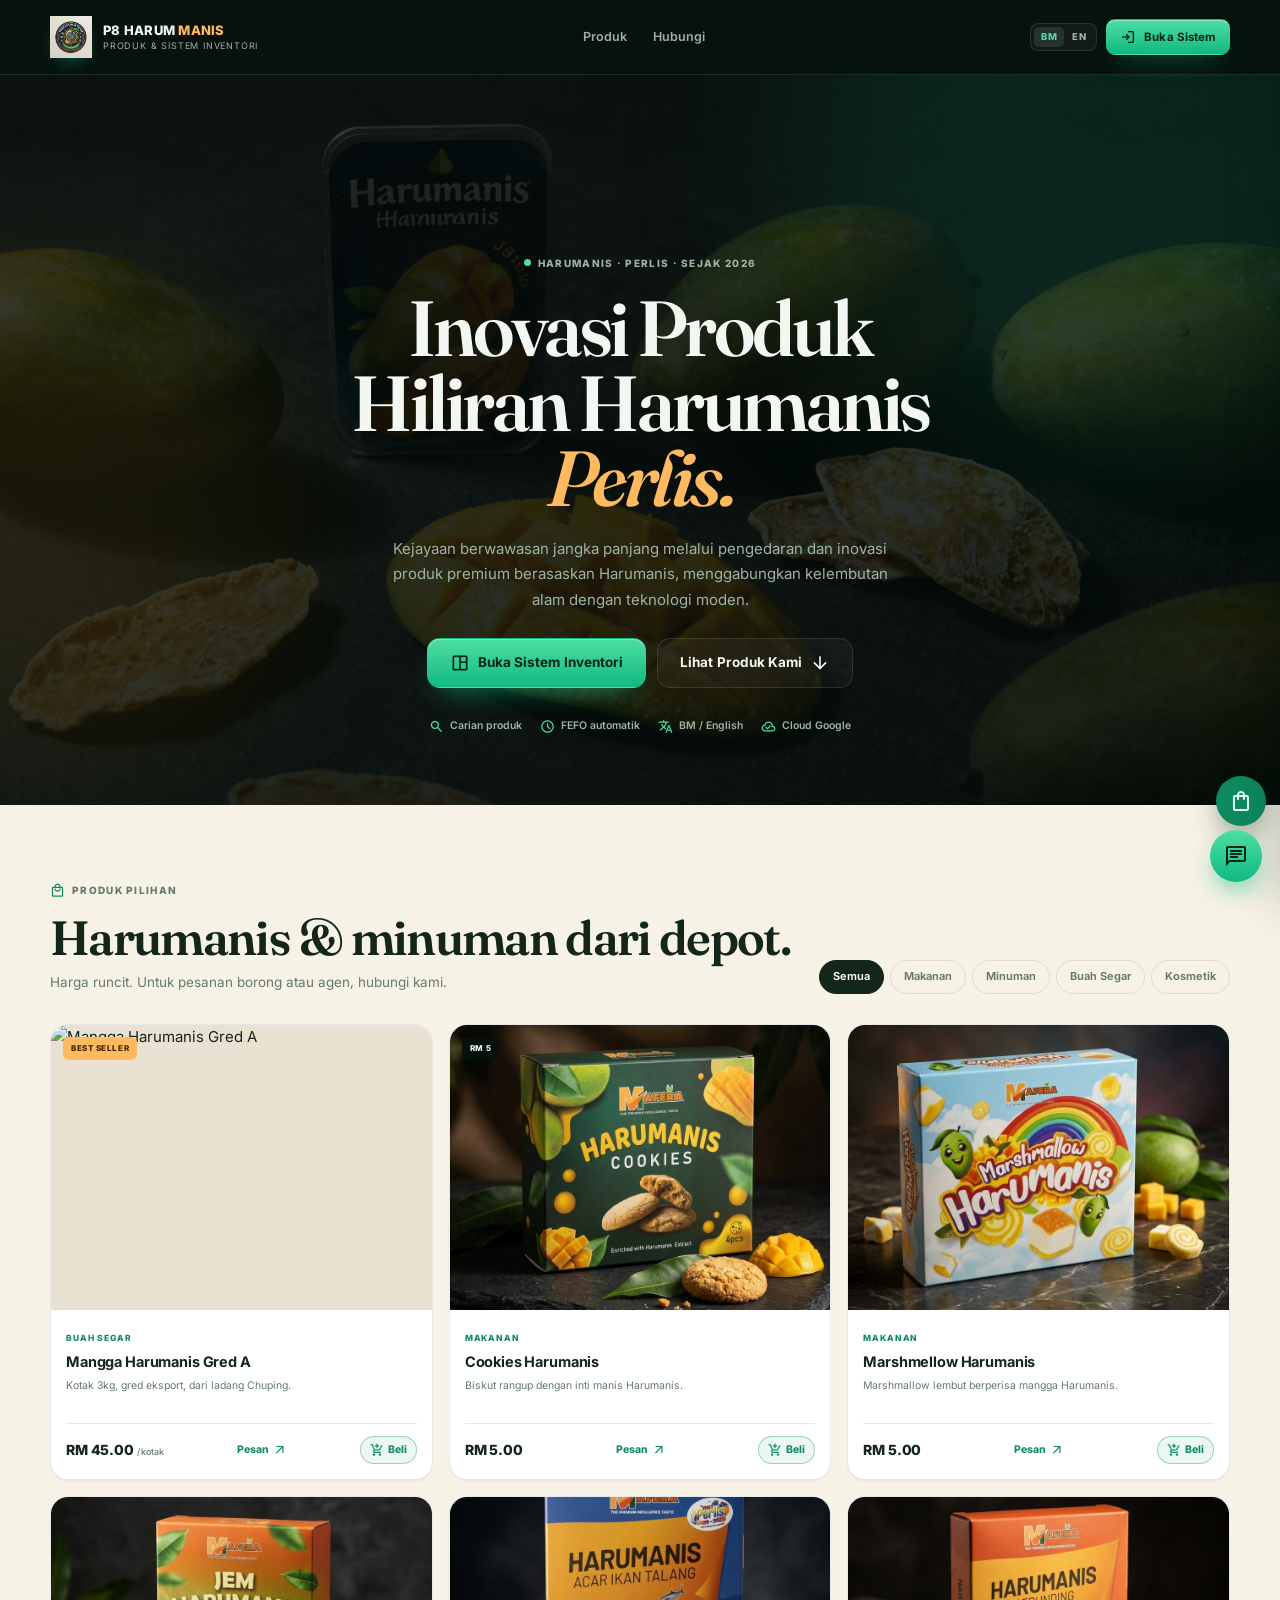
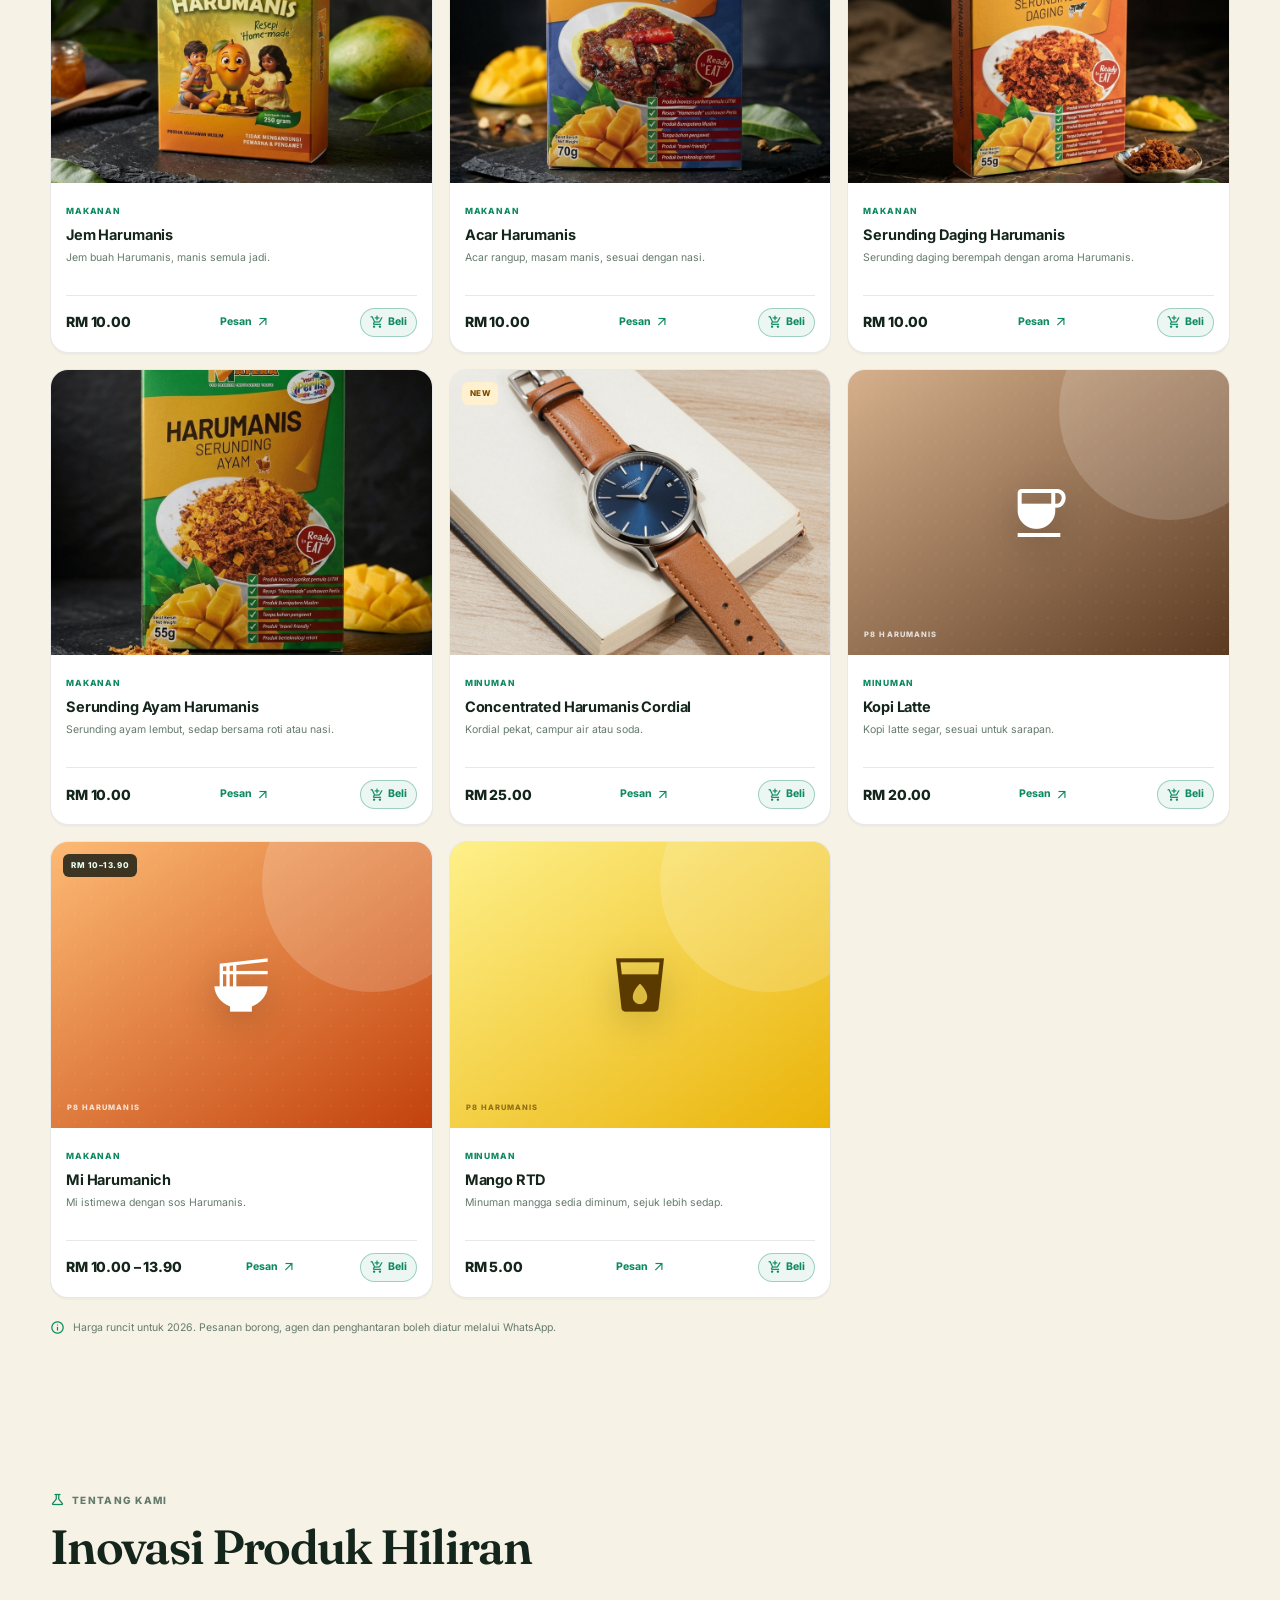
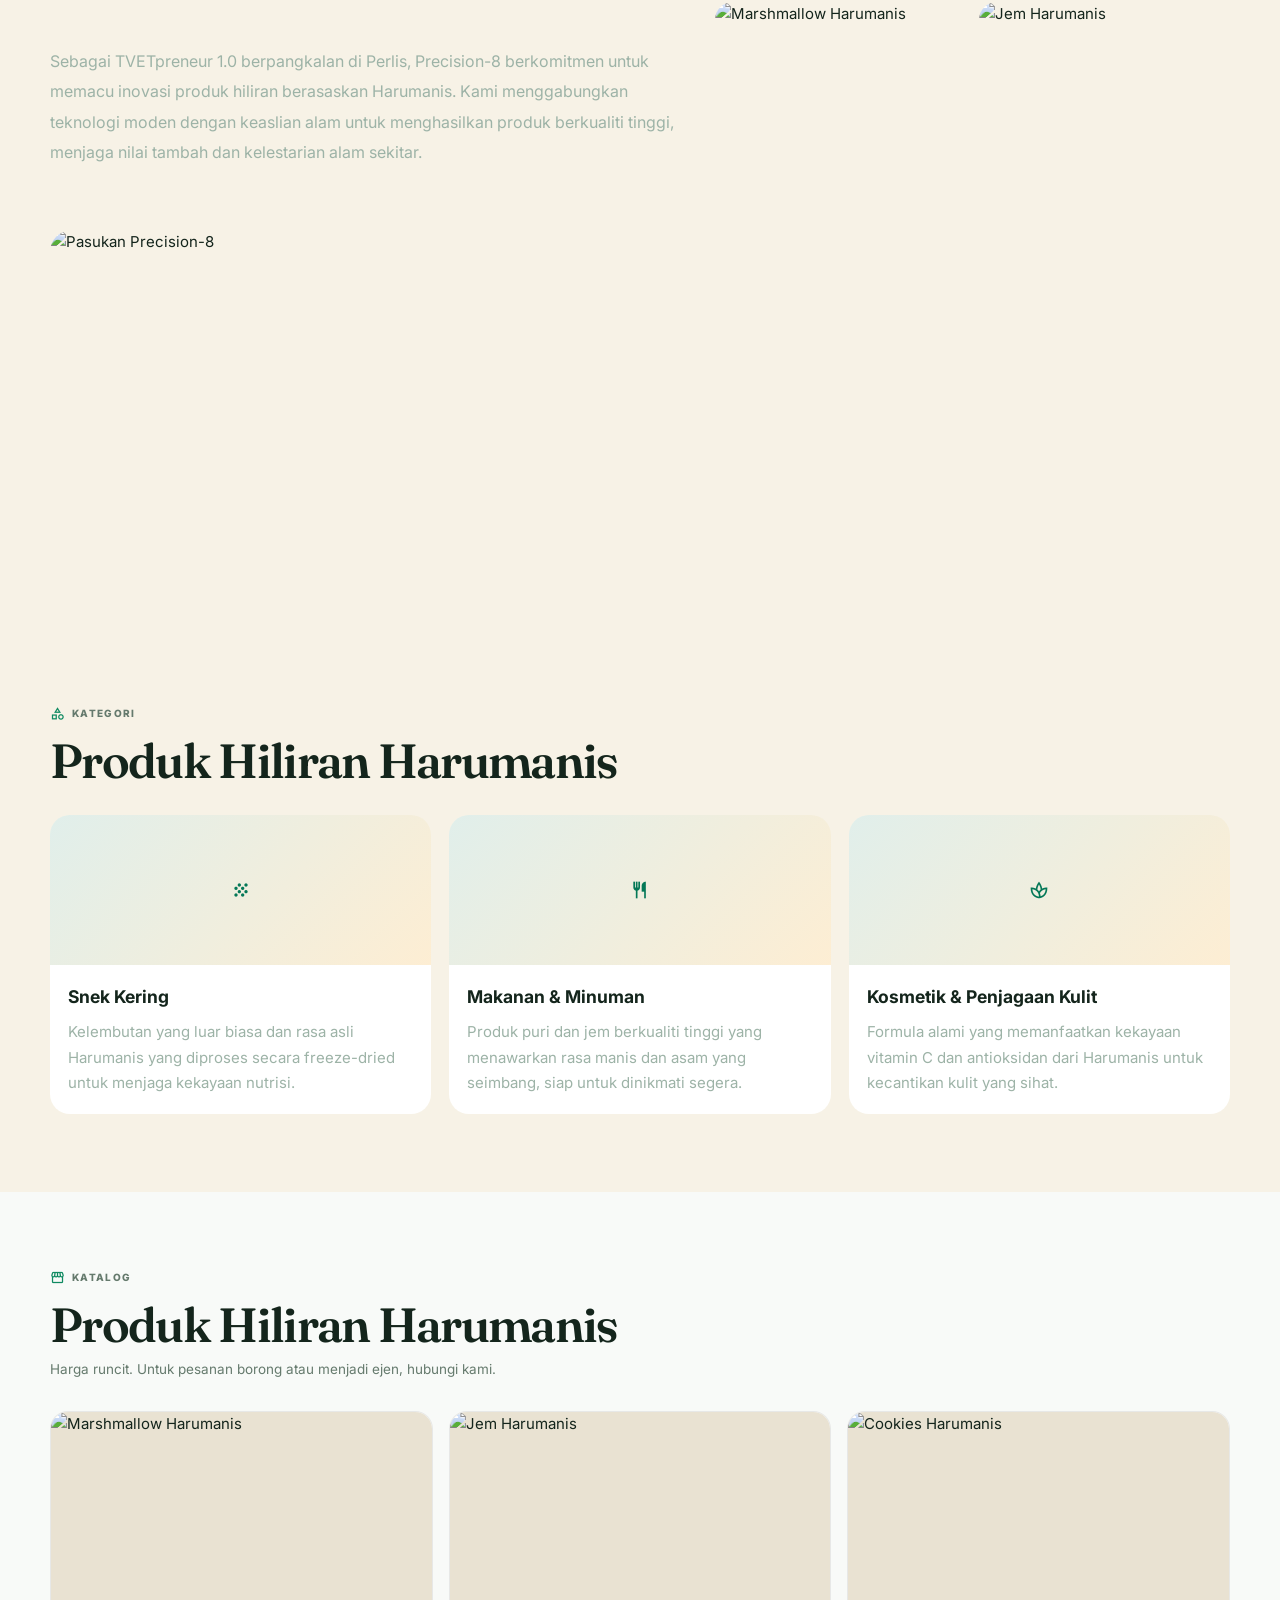
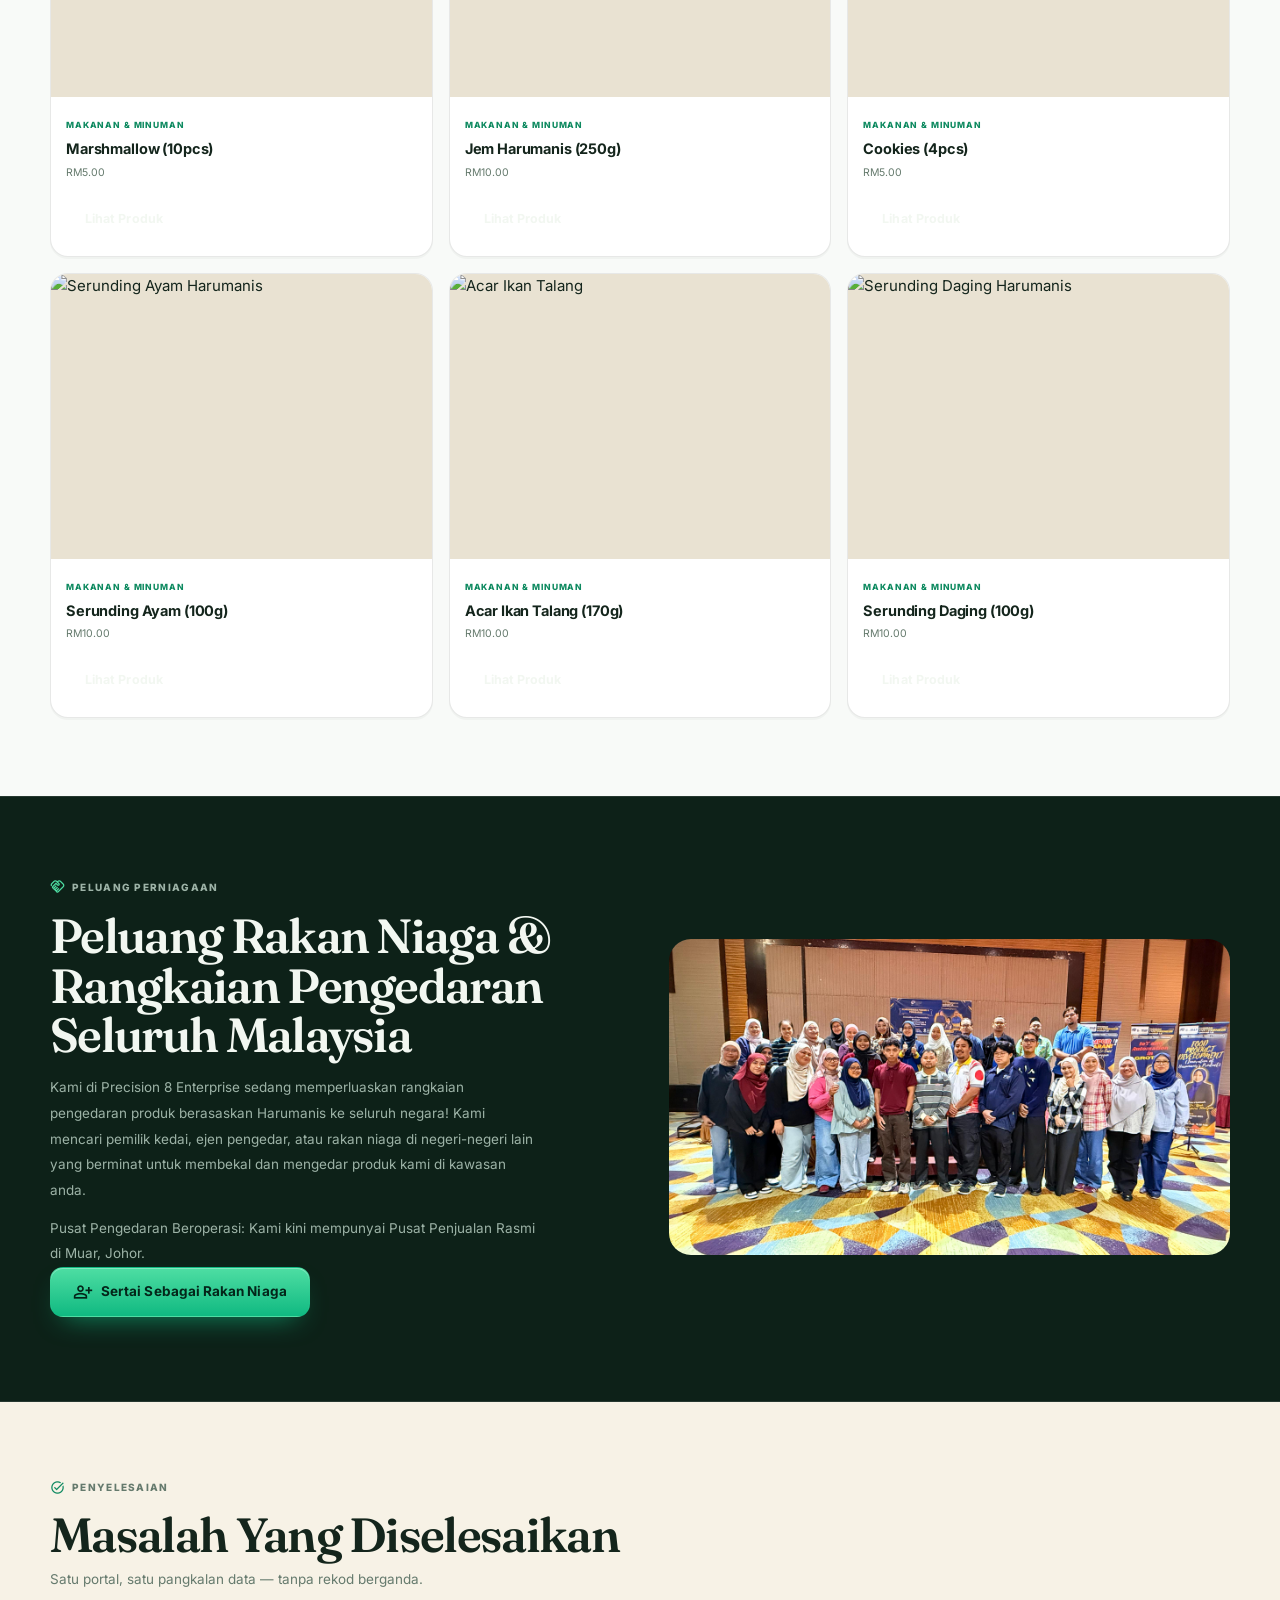
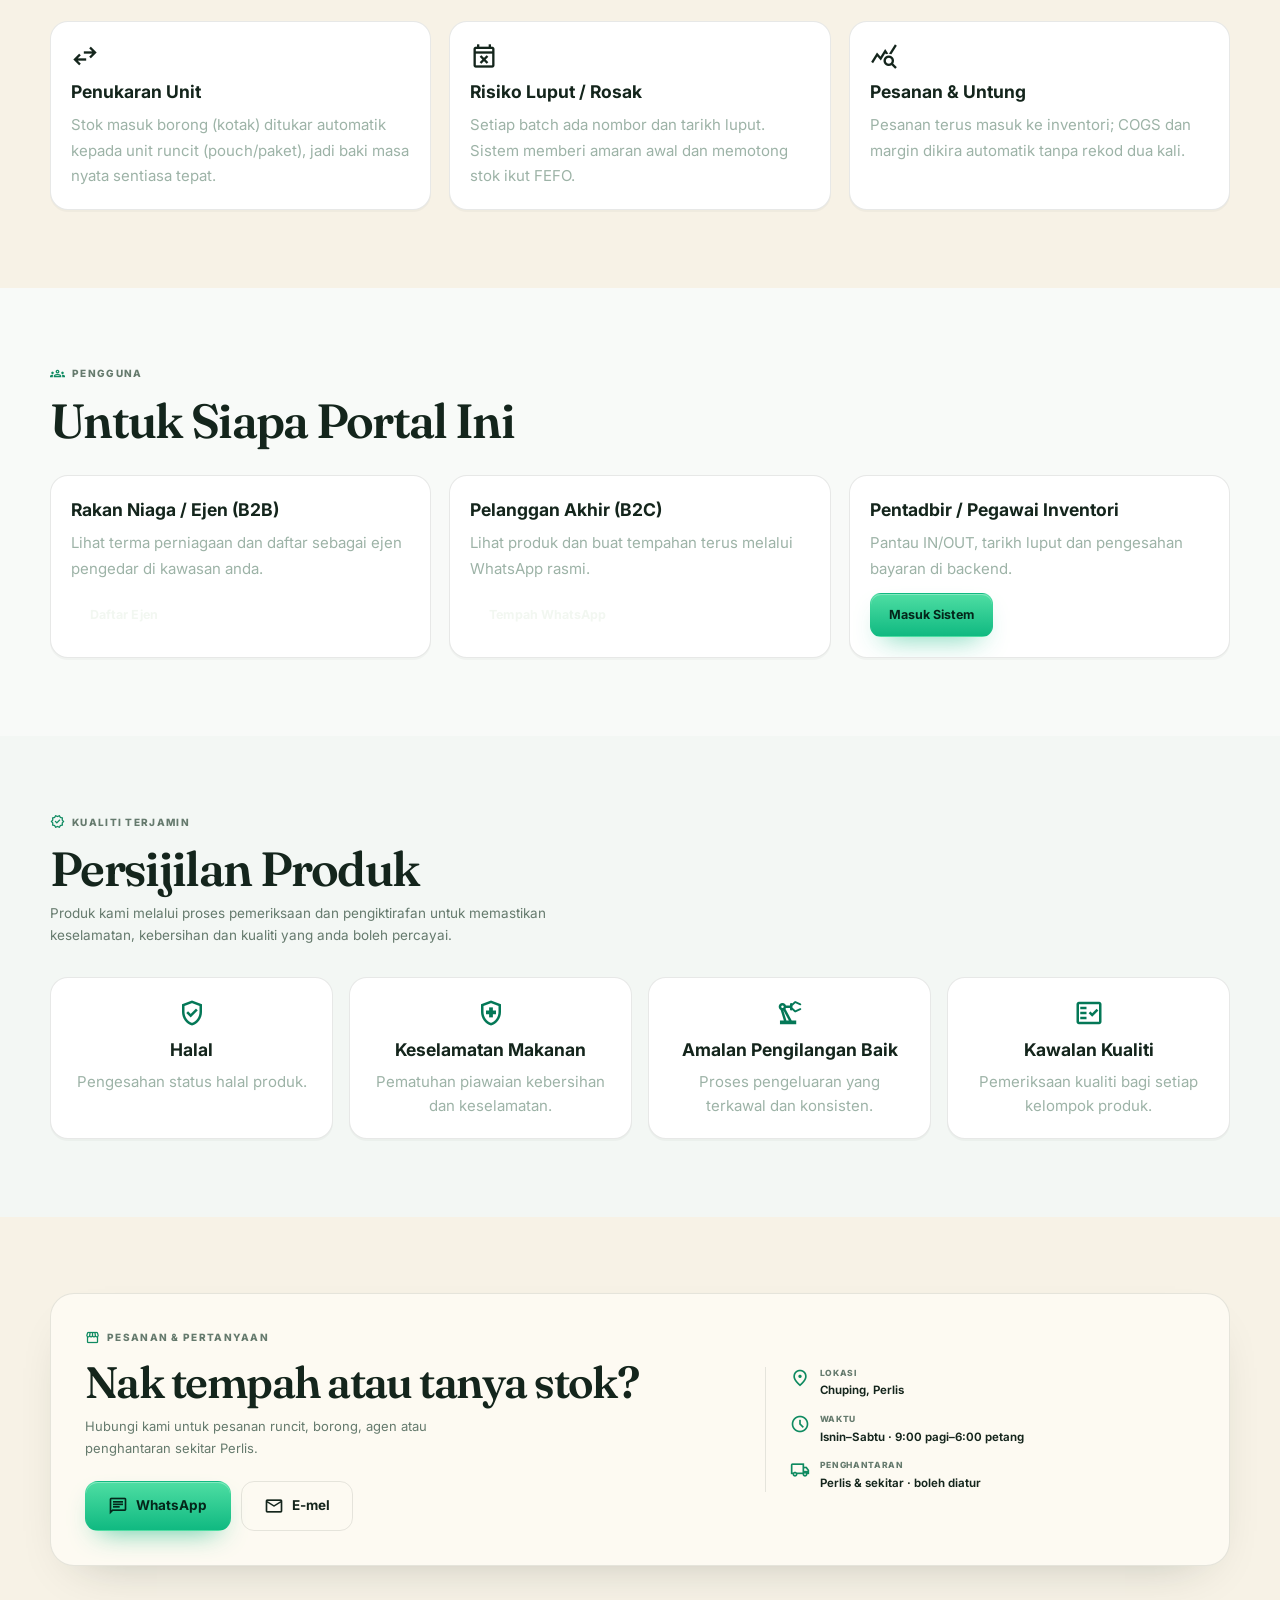
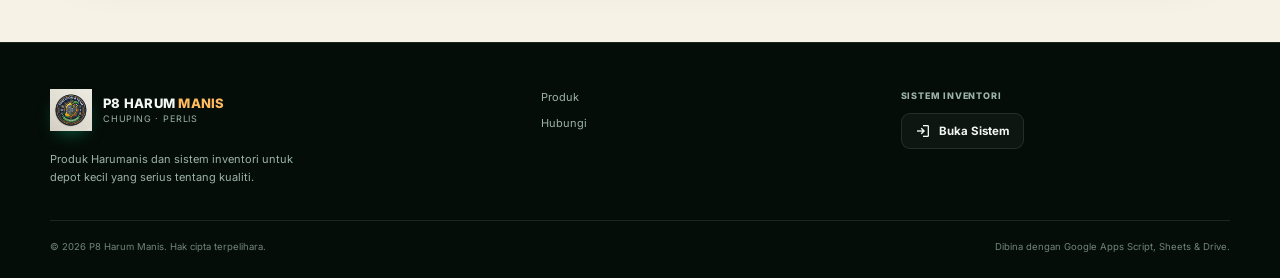
==== commit 297d0a0c: "Category label for cosmetics + filter chip" ====
--- a/index.html
+++ b/index.html
@@ -27,7 +27,7 @@
   <link rel="preconnect" href="https://fonts.gstatic.com" crossorigin>
   <link href="https://fonts.googleapis.com/css2?family=Fraunces:opsz,wght@9..144,500;9..144,600;9..144,700&family=Inter:wght@300;400;500;600;700;800&display=swap" rel="stylesheet">
   <link href="https://fonts.googleapis.com/css2?family=Material+Symbols+Outlined:opsz,wght,FILL,GRAD@20..48,100..700,0..1,-50..200&display=swap" rel="stylesheet">
-  <link rel="stylesheet" href="styles.css?v=20261114m">
+  <link rel="stylesheet" href="styles.css?v=20261114p">
   <script>document.documentElement.classList.add('js');</script>
 
   <script type="application/ld+json">
@@ -181,6 +181,7 @@
           <button class="chip" data-filter="makanan" type="button" data-i18n="products.food">Makanan</button>
           <button class="chip" data-filter="minuman" type="button" data-i18n="products.drink">Minuman</button>
           <button class="chip" data-filter="buah" type="button" data-i18n="products.fruit">Buah Segar</button>
+          <button class="chip" data-filter="kosmetik" type="button" data-i18n="products.cosmetic">Kosmetik</button>
         </div>
       </div>
 
@@ -749,8 +750,8 @@
 <div class="p8-modal" id="orderSuccess" aria-hidden="true"></div>
 
 <script src="config.js?v=20261114c"></script>
-<script src="script.js?v=20261114m"></script>
-<script src="cart.js?v=20261114m"></script>
+<script src="script.js?v=20261114p"></script>
+<script src="cart.js?v=20261114p"></script>
   <!-- ADMIN BUTTON -->
   
   
